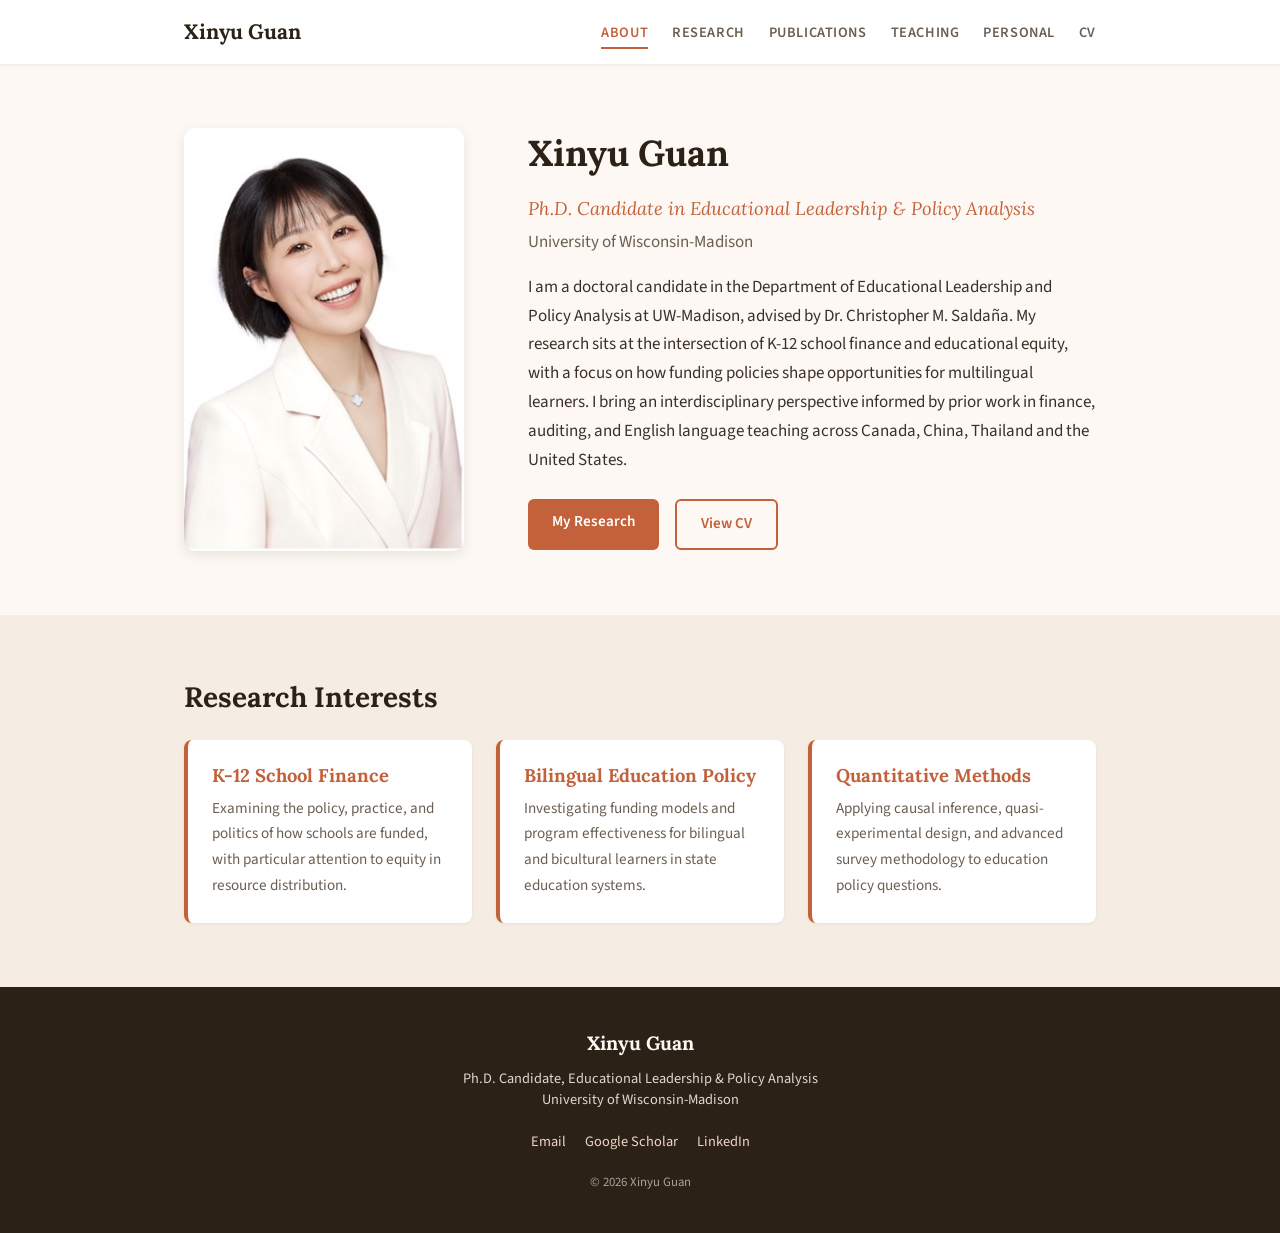
==== index.html @ 5c4d8502 "Initial commit: personal academic website 6-page static site (HTML/CSS) for academic job search in e" ====
<!DOCTYPE html>
<html lang="en">
<head>
  <meta charset="UTF-8">
  <meta name="viewport" content="width=device-width, initial-scale=1.0">
  <meta name="description" content="Xinyu Guan — Ph.D. Candidate in Educational Leadership and Policy Analysis at UW-Madison. Research in K-12 school finance, bilingual education policy, and quantitative methods.">
  <title>Xinyu Guan | About</title>
  <link rel="preconnect" href="https://fonts.googleapis.com">
  <link rel="preconnect" href="https://fonts.gstatic.com" crossorigin>
  <link href="https://fonts.googleapis.com/css2?family=Lora:ital,wght@0,400;0,600;0,700;1,400&family=Source+Sans+3:wght@300;400;600;700&display=swap" rel="stylesheet">
  <link rel="stylesheet" href="css/style.css">
</head>
<body>

  <nav class="navbar">
    <div class="container">
      <a href="index.html" class="navbar__brand">Xinyu Guan</a>
      <button class="navbar__toggle" aria-label="Toggle navigation" aria-expanded="false">
        <span class="navbar__toggle-bar"></span>
        <span class="navbar__toggle-bar"></span>
        <span class="navbar__toggle-bar"></span>
      </button>
      <ul class="navbar__links" id="nav-links">
        <li><a href="index.html" class="active">About</a></li>
        <li><a href="research.html">Research</a></li>
        <li><a href="publications.html">Publications</a></li>
        <li><a href="teaching.html">Teaching</a></li>
        <li><a href="personal.html">Personal</a></li>
        <li><a href="cv.html">CV</a></li>
      </ul>
    </div>
  </nav>

  <main>
    <section class="hero section">
      <div class="container hero__grid">
        <div class="hero__image-wrapper">
          <img src="assets/images/selfie.jpg"
               alt="Xinyu Guan, smiling warmly in a white blazer"
               class="hero__image">
        </div>
        <div class="hero__text">
          <h1>Xinyu Guan</h1>
          <p class="hero__subtitle">Ph.D. Candidate in Educational Leadership &amp; Policy Analysis</p>
          <p class="hero__affiliation">University of Wisconsin-Madison</p>
          <p class="hero__bio">
            I am a doctoral candidate in the Department of Educational Leadership and Policy Analysis at UW-Madison, advised by Dr. Christopher M. Salda&ntilde;a. My research sits at the intersection of K-12 school finance and educational equity, with a focus on how funding policies shape opportunities for multilingual learners. I bring an interdisciplinary perspective informed by prior work in finance, auditing, and English language teaching across Canada, China, Thailand and the United States.
          </p>
          <div class="hero__cta">
            <a href="research.html" class="btn btn--primary">My Research</a>
            <a href="cv.html" class="btn btn--outline">View CV</a>
          </div>
        </div>
      </div>
    </section>

    <section class="section section--alt">
      <div class="container">
        <h2>Research Interests</h2>
        <div class="interests__grid">
          <div class="interest-card">
            <h3>K-12 School Finance</h3>
            <p>Examining the policy, practice, and politics of how schools are funded, with particular attention to equity in resource distribution.</p>
          </div>
          <div class="interest-card">
            <h3>Bilingual Education Policy</h3>
            <p>Investigating funding models and program effectiveness for bilingual and bicultural learners in state education systems.</p>
          </div>
          <div class="interest-card">
            <h3>Quantitative Methods</h3>
            <p>Applying causal inference, quasi-experimental design, and advanced survey methodology to education policy questions.</p>
          </div>
        </div>
      </div>
    </section>
  </main>

  <footer class="footer">
    <div class="container">
      <p class="footer__name">Xinyu Guan</p>
      <p class="footer__affiliation">
        Ph.D. Candidate, Educational Leadership &amp; Policy Analysis<br>
        University of Wisconsin-Madison
      </p>
      <div class="footer__links">
        <a href="mailto:xguan36@wisc.edu">Email</a>
        <a href="https://scholar.google.com" target="_blank" rel="noopener">Google Scholar</a>
        <a href="https://www.linkedin.com" target="_blank" rel="noopener">LinkedIn</a>
      </div>
      <p class="footer__copy">&copy; 2026 Xinyu Guan</p>
    </div>
  </footer>

  <script>
    document.querySelector('.navbar__toggle').addEventListener('click', function() {
      var links = document.getElementById('nav-links');
      var expanded = this.getAttribute('aria-expanded') === 'true';
      this.setAttribute('aria-expanded', !expanded);
      links.classList.toggle('navbar__links--open');
    });
  </script>

</body>
</html>
---- css/style.css ----
/* ============================================
   Xinyu Guan — Personal Academic Website
   ============================================ */

/* --- Reset & Base --- */
*, *::before, *::after {
  margin: 0;
  padding: 0;
  box-sizing: border-box;
}

:root {
  /* Backgrounds */
  --color-bg-primary: #FDF8F3;
  --color-bg-secondary: #F5EDE4;
  --color-bg-nav: #FFFFFF;

  /* Accent */
  --color-accent: #C2613A;
  --color-accent-hover: #A34E2E;
  --color-accent-light: #F0D5C5;

  /* Text */
  --color-text-primary: #3B3028;
  --color-text-secondary: #6B5E52;
  --color-text-heading: #2C2117;

  /* Utility */
  --color-border: #E0D5C9;
  --color-white: #FFFFFF;
  --shadow-sm: 0 1px 3px rgba(59, 48, 40, 0.08);
  --shadow-md: 0 4px 12px rgba(59, 48, 40, 0.1);

  /* Spacing */
  --space-xs: 0.5rem;
  --space-sm: 1rem;
  --space-md: 1.5rem;
  --space-lg: 2.5rem;
  --space-xl: 4rem;

  /* Layout */
  --max-width: 960px;
  --nav-height: 64px;
}

html {
  scroll-behavior: smooth;
}

body {
  font-family: 'Source Sans 3', 'Segoe UI', system-ui, sans-serif;
  font-size: 17px;
  line-height: 1.7;
  color: var(--color-text-primary);
  background-color: var(--color-bg-primary);
  min-height: 100vh;
  display: flex;
  flex-direction: column;
}

main {
  flex: 1;
}

img {
  max-width: 100%;
  height: auto;
  display: block;
}

ul, ol {
  list-style: none;
}

/* --- Typography --- */
h1, h2, h3, h4 {
  font-family: 'Lora', 'Georgia', serif;
  color: var(--color-text-heading);
  line-height: 1.3;
}

h1 { font-size: 2.25rem; margin-bottom: var(--space-sm); }
h2 { font-size: 1.75rem; margin-bottom: var(--space-sm); }
h3 { font-size: 1.35rem; margin-bottom: var(--space-xs); }

p {
  margin-bottom: var(--space-sm);
}

a {
  color: var(--color-accent);
  text-decoration: none;
  transition: color 0.2s ease;
}

a:hover {
  color: var(--color-accent-hover);
}

/* --- Layout --- */
.container {
  max-width: var(--max-width);
  margin: 0 auto;
  padding: 0 var(--space-md);
}

.section {
  padding: var(--space-xl) 0;
}

.section--alt {
  background-color: var(--color-bg-secondary);
}

/* --- Navbar --- */
.navbar {
  position: sticky;
  top: 0;
  z-index: 100;
  background-color: var(--color-bg-nav);
  box-shadow: var(--shadow-sm);
  height: var(--nav-height);
  display: flex;
  align-items: center;
}

.navbar .container {
  display: flex;
  justify-content: space-between;
  align-items: center;
  width: 100%;
}

.navbar__brand {
  font-family: 'Lora', serif;
  font-size: 1.3rem;
  font-weight: 700;
  color: var(--color-text-heading);
}

.navbar__brand:hover {
  color: var(--color-accent);
}

.navbar__links {
  display: flex;
  gap: var(--space-md);
}

.navbar__links a {
  font-weight: 600;
  font-size: 0.9rem;
  text-transform: uppercase;
  letter-spacing: 0.04em;
  color: var(--color-text-secondary);
  padding-bottom: 4px;
  border-bottom: 2px solid transparent;
  transition: color 0.2s ease, border-color 0.2s ease;
}

.navbar__links a:hover,
.navbar__links a.active {
  color: var(--color-accent);
  border-bottom-color: var(--color-accent);
}

.navbar__toggle {
  display: none;
  flex-direction: column;
  gap: 5px;
  background: none;
  border: none;
  cursor: pointer;
  padding: 4px;
}

.navbar__toggle-bar {
  display: block;
  width: 24px;
  height: 2.5px;
  background-color: var(--color-text-heading);
  border-radius: 2px;
  transition: transform 0.3s ease, opacity 0.3s ease;
}

/* --- Footer --- */
.footer {
  background-color: var(--color-text-heading);
  color: var(--color-bg-primary);
  padding: var(--space-lg) 0;
  text-align: center;
}

.footer__name {
  font-family: 'Lora', serif;
  font-size: 1.2rem;
  font-weight: 700;
  margin-bottom: var(--space-xs);
}

.footer__affiliation {
  font-size: 0.9rem;
  opacity: 0.85;
  margin-bottom: var(--space-sm);
  line-height: 1.5;
}

.footer__links {
  margin-bottom: var(--space-sm);
}

.footer__links a {
  color: var(--color-accent-light);
  margin: 0 var(--space-xs);
  font-size: 0.9rem;
  border-bottom: 1px solid transparent;
}

.footer__links a:hover {
  color: var(--color-white);
  border-bottom-color: var(--color-white);
}

.footer__copy {
  font-size: 0.8rem;
  opacity: 0.6;
  margin-bottom: 0;
}

/* --- Buttons --- */
.btn {
  display: inline-block;
  padding: 0.65rem 1.5rem;
  border-radius: 6px;
  font-weight: 600;
  font-size: 0.95rem;
  transition: all 0.2s ease;
  cursor: pointer;
  border: none;
  font-family: inherit;
}

.btn--primary {
  background-color: var(--color-accent);
  color: var(--color-white);
}

.btn--primary:hover {
  background-color: var(--color-accent-hover);
  color: var(--color-white);
}

.btn--outline {
  border: 2px solid var(--color-accent);
  color: var(--color-accent);
  background: transparent;
}

.btn--outline:hover {
  background-color: var(--color-accent);
  color: var(--color-white);
}

/* --- Page Header --- */
.page-header {
  padding-bottom: var(--space-lg);
}

.page-header__lead {
  font-size: 1.1rem;
  color: var(--color-text-secondary);
  max-width: 700px;
  line-height: 1.7;
}

/* --- Hero (Home Page) --- */
.hero__grid {
  display: grid;
  grid-template-columns: 280px 1fr;
  gap: var(--space-xl);
  align-items: center;
}

.hero__image {
  width: 100%;
  max-width: 280px;
  border-radius: 12px;
  box-shadow: var(--shadow-md);
}

.hero__subtitle {
  font-family: 'Lora', serif;
  font-size: 1.15rem;
  color: var(--color-accent);
  font-style: italic;
  margin-bottom: 0.25rem;
}

.hero__affiliation {
  color: var(--color-text-secondary);
  margin-bottom: var(--space-sm);
}

.hero__bio {
  margin-bottom: var(--space-md);
}

.hero__cta {
  display: flex;
  gap: var(--space-sm);
  flex-wrap: wrap;
}

/* --- Interest Cards --- */
.interests__grid {
  display: grid;
  grid-template-columns: repeat(3, 1fr);
  gap: var(--space-md);
  margin-top: var(--space-md);
}

.interest-card {
  background: var(--color-white);
  padding: var(--space-md);
  border-radius: 8px;
  border-left: 4px solid var(--color-accent);
  box-shadow: var(--shadow-sm);
}

.interest-card h3 {
  color: var(--color-accent);
  font-size: 1.15rem;
  margin-bottom: var(--space-xs);
}

.interest-card p {
  margin-bottom: 0;
  font-size: 0.95rem;
  color: var(--color-text-secondary);
}

/* --- Project Cards (Research Page) --- */
.project-card {
  background: var(--color-white);
  border-radius: 8px;
  padding: var(--space-md);
  margin-bottom: var(--space-md);
  box-shadow: var(--shadow-sm);
  border-left: 4px solid var(--color-accent);
}

.project-card__header {
  display: flex;
  align-items: center;
  gap: var(--space-sm);
  margin-bottom: var(--space-xs);
}

.project-card__badge {
  background-color: var(--color-accent);
  color: var(--color-white);
  font-size: 0.7rem;
  font-weight: 700;
  text-transform: uppercase;
  letter-spacing: 0.05em;
  padding: 0.15rem 0.6rem;
  border-radius: 12px;
}

.project-card__role {
  color: var(--color-text-secondary);
  font-style: italic;
  font-size: 0.95rem;
  margin-bottom: 0.25rem;
}

.project-card__date {
  color: var(--color-text-secondary);
  font-size: 0.85rem;
  margin-bottom: var(--space-xs);
}

.project-card__desc {
  margin-bottom: 0;
}

/* --- Skills Grid (Research Page) --- */
.skills-grid {
  display: grid;
  grid-template-columns: 1fr 1fr;
  gap: var(--space-lg);
  margin-top: var(--space-md);
}

.skill-group h3 {
  margin-bottom: var(--space-sm);
}

.skill-group ul {
  list-style: disc;
  padding-left: 1.25rem;
}

.skill-group ul li {
  margin-bottom: 0.35rem;
  font-size: 0.95rem;
}

.skill-tags {
  display: flex;
  flex-wrap: wrap;
  gap: 0.4rem;
}

.tag {
  display: inline-block;
  background-color: var(--color-accent-light);
  color: var(--color-accent-hover);
  padding: 0.25rem 0.75rem;
  border-radius: 16px;
  font-size: 0.85rem;
  font-weight: 600;
}

/* --- Publication Entries --- */
.pub-entry {
  display: grid;
  grid-template-columns: 110px 1fr;
  gap: var(--space-sm);
  padding: var(--space-sm) 0;
  border-bottom: 1px solid var(--color-border);
}

.pub-entry:last-child {
  border-bottom: none;
}

.pub-entry__year {
  font-family: 'Lora', serif;
  font-weight: 700;
  color: var(--color-accent);
  font-size: 0.95rem;
  padding-top: 0.15rem;
}

.pub-entry__citation {
  margin-bottom: 0;
}

.pub-entry__citation em {
  color: var(--color-text-secondary);
}

.pub-year-heading {
  margin-top: var(--space-lg);
  padding-bottom: var(--space-xs);
  border-bottom: 2px solid var(--color-accent);
  display: inline-block;
  margin-bottom: var(--space-sm);
}

.conf-entry {
  padding: var(--space-sm) 0;
  border-bottom: 1px solid var(--color-border);
}

.conf-entry:last-child {
  border-bottom: none;
}

.conf-entry p {
  margin-bottom: 0;
}

/* --- Teaching Blocks --- */
.teaching-block {
  margin-bottom: var(--space-xl);
  padding-bottom: var(--space-lg);
  border-bottom: 1px solid var(--color-border);
}

.teaching-block:last-child {
  border-bottom: none;
  margin-bottom: 0;
  padding-bottom: 0;
}

.teaching-block__meta {
  color: var(--color-text-secondary);
  font-style: italic;
  margin-bottom: var(--space-sm);
}

.pull-quote {
  font-family: 'Lora', serif;
  font-size: 1.2rem;
  font-style: italic;
  color: var(--color-accent);
  border-left: 4px solid var(--color-accent);
  padding-left: var(--space-md);
  margin: var(--space-md) 0;
  line-height: 1.6;
}

/* --- Personal Page --- */
.personal-feature {
  display: grid;
  grid-template-columns: 1fr 1fr;
  gap: var(--space-xl);
  align-items: center;
}

.personal-feature__image {
  width: 100%;
  border-radius: 12px;
  box-shadow: var(--shadow-md);
}

.personal-feature__text h2 {
  margin-bottom: var(--space-sm);
}

.hobbies-grid {
  display: grid;
  grid-template-columns: repeat(auto-fit, minmax(220px, 1fr));
  gap: var(--space-md);
  margin-top: var(--space-md);
}

.hobby-card {
  background: var(--color-white);
  padding: var(--space-md);
  border-radius: 8px;
  box-shadow: var(--shadow-sm);
  text-align: center;
}

.hobby-card__icon {
  font-size: 2rem;
  margin-bottom: var(--space-xs);
}

.hobby-card h3 {
  font-size: 1.1rem;
  margin-bottom: var(--space-xs);
}

.hobby-card p {
  font-size: 0.9rem;
  color: var(--color-text-secondary);
  margin-bottom: 0;
}

/* --- CV Page --- */
.cv-actions {
  display: flex;
  align-items: center;
  gap: var(--space-md);
  margin-top: var(--space-sm);
}

.cv-actions__note {
  color: var(--color-text-secondary);
  font-size: 0.9rem;
  font-style: italic;
}

.cv-embed {
  border: 1px solid var(--color-border);
  border-radius: 8px;
  overflow: hidden;
}

.cv-embed object,
.cv-embed iframe {
  display: block;
  width: 100%;
  min-height: 800px;
  border: none;
}

/* --- Responsive: Tablet (768px) --- */
@media (max-width: 768px) {
  .navbar__toggle {
    display: flex;
  }

  .navbar__links {
    display: none;
    position: absolute;
    top: var(--nav-height);
    left: 0;
    right: 0;
    background: var(--color-bg-nav);
    flex-direction: column;
    padding: var(--space-sm) 0;
    box-shadow: var(--shadow-md);
    gap: 0;
  }

  .navbar__links--open {
    display: flex;
  }

  .navbar__links a {
    padding: var(--space-xs) var(--space-md);
    border-bottom: none;
  }

  .hero__grid {
    grid-template-columns: 1fr;
    text-align: center;
  }

  .hero__image {
    max-width: 200px;
    margin: 0 auto;
  }

  .hero__cta {
    justify-content: center;
  }

  .interests__grid {
    grid-template-columns: 1fr;
  }

  .skills-grid {
    grid-template-columns: 1fr;
  }

  .personal-feature {
    grid-template-columns: 1fr;
  }

  .pub-entry {
    grid-template-columns: 1fr;
  }

  .pub-entry__year {
    font-size: 0.85rem;
  }

  .cv-embed object,
  .cv-embed iframe {
    min-height: 500px;
  }

  h1 { font-size: 1.75rem; }
  h2 { font-size: 1.4rem; }
}

/* --- Responsive: Small Phone (480px) --- */
@media (max-width: 480px) {
  body { font-size: 16px; }
  .container { padding: 0 var(--space-sm); }
  .section { padding: var(--space-lg) 0; }

  .cv-actions {
    flex-direction: column;
    align-items: flex-start;
  }

  .navbar__brand {
    font-size: 1.1rem;
  }
}
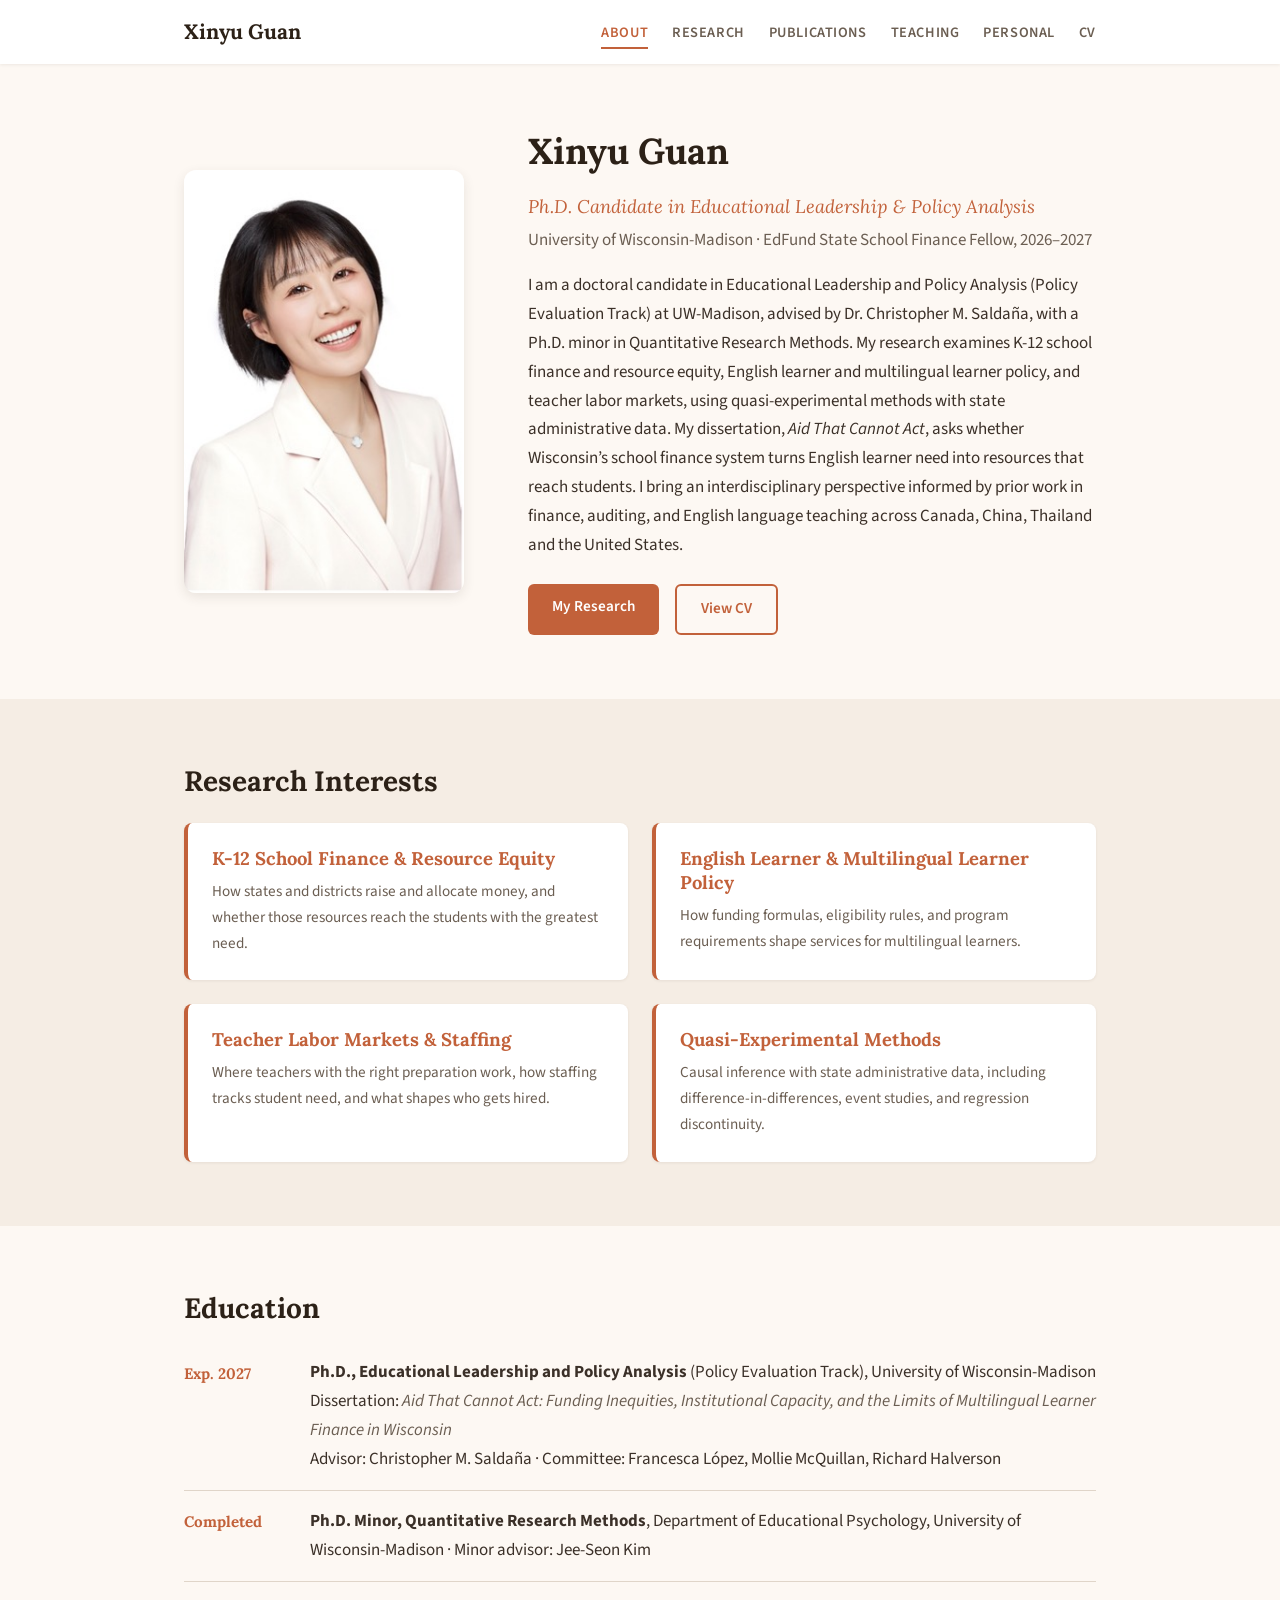
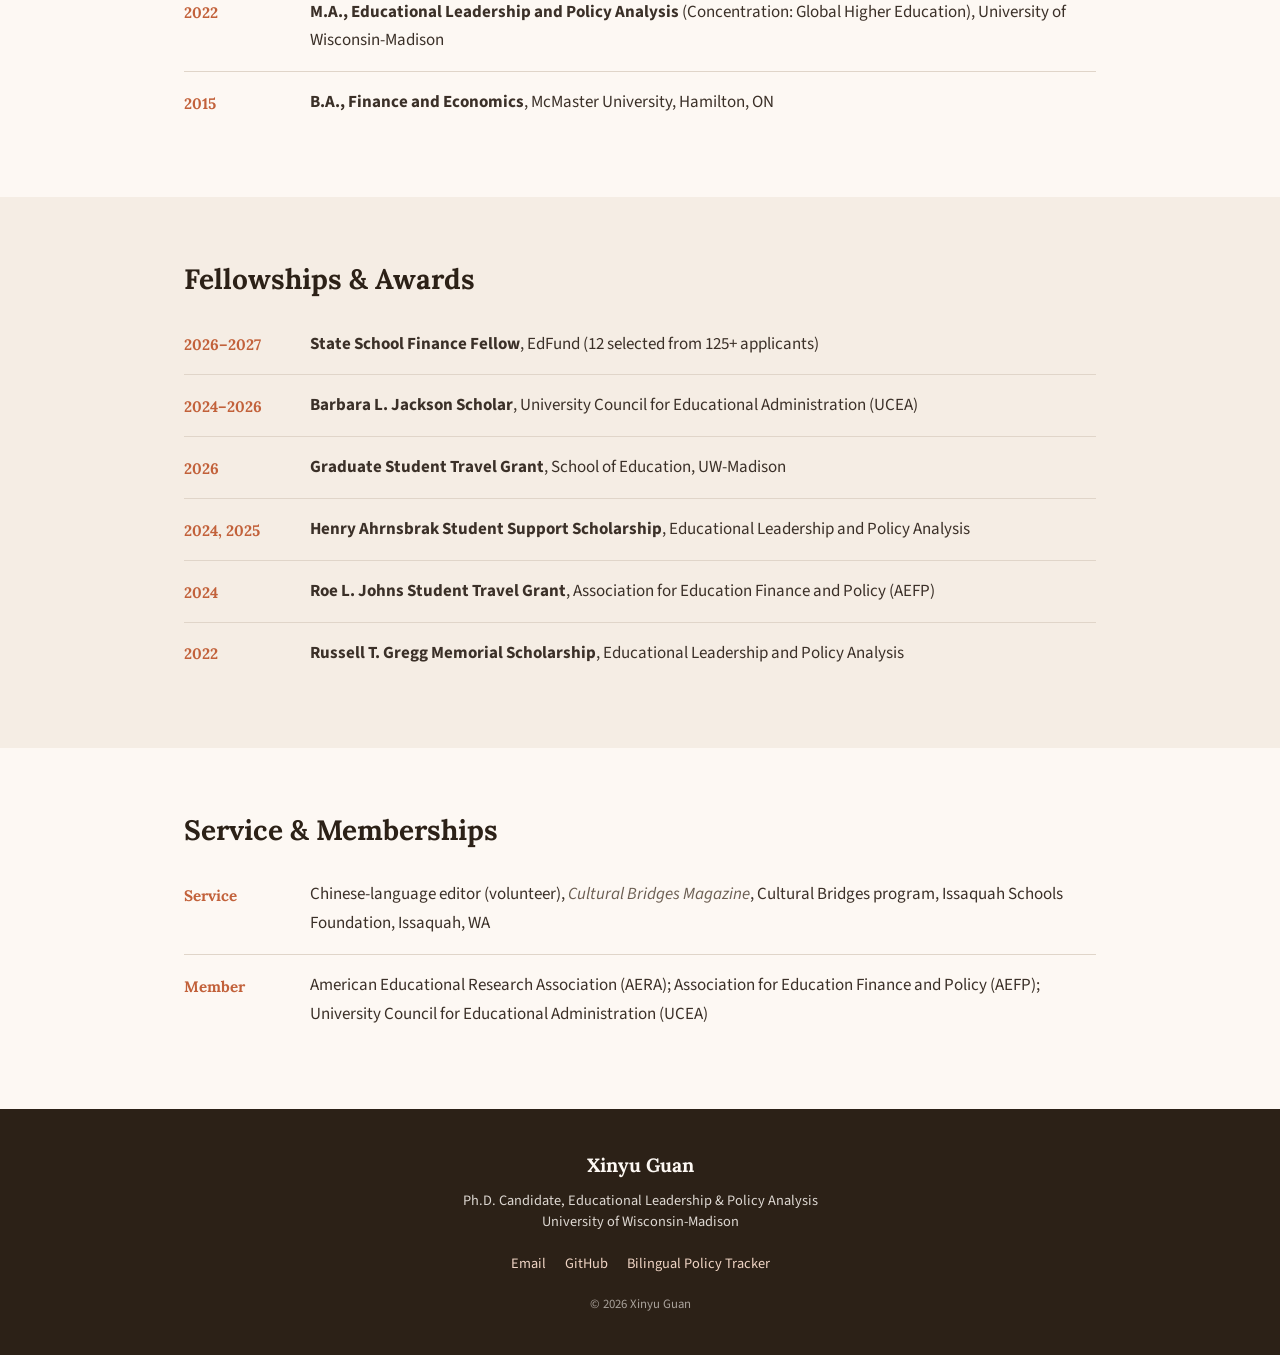
==== commit 699e23e0: "Update site to match October 2026 CV: dissertation, EdFund fellowship, education, awards, manuscript" ====
--- a/index.html
+++ b/index.html
@@ -3,7 +3,7 @@
 <head>
   <meta charset="UTF-8">
   <meta name="viewport" content="width=device-width, initial-scale=1.0">
-  <meta name="description" content="Xinyu Guan — Ph.D. Candidate in Educational Leadership and Policy Analysis at UW-Madison. Research in K-12 school finance, bilingual education policy, and quantitative methods.">
+  <meta name="description" content="Xinyu Guan — Ph.D. Candidate in Educational Leadership and Policy Analysis at UW-Madison. Research on K-12 school finance, English learner and multilingual learner policy, teacher labor markets, and quasi-experimental methods.">
   <title>Xinyu Guan | About</title>
   <link rel="preconnect" href="https://fonts.googleapis.com">
   <link rel="preconnect" href="https://fonts.gstatic.com" crossorigin>
@@ -42,9 +42,9 @@
         <div class="hero__text">
           <h1>Xinyu Guan</h1>
           <p class="hero__subtitle">Ph.D. Candidate in Educational Leadership &amp; Policy Analysis</p>
-          <p class="hero__affiliation">University of Wisconsin-Madison</p>
+          <p class="hero__affiliation">University of Wisconsin-Madison &middot; EdFund State School Finance Fellow, 2026&ndash;2027</p>
           <p class="hero__bio">
-            I am a doctoral candidate in the Department of Educational Leadership and Policy Analysis at UW-Madison, advised by Dr. Christopher M. Salda&ntilde;a. My research sits at the intersection of K-12 school finance and educational equity, with a focus on how funding policies shape opportunities for multilingual learners. I bring an interdisciplinary perspective informed by prior work in finance, auditing, and English language teaching across Canada, China, Thailand and the United States.
+            I am a doctoral candidate in Educational Leadership and Policy Analysis (Policy Evaluation Track) at UW-Madison, advised by Dr. Christopher M. Salda&ntilde;a, with a Ph.D. minor in Quantitative Research Methods. My research examines K-12 school finance and resource equity, English learner and multilingual learner policy, and teacher labor markets, using quasi-experimental methods with state administrative data. My dissertation, <em>Aid That Cannot Act</em>, asks whether Wisconsin&rsquo;s school finance system turns English learner need into resources that reach students. I bring an interdisciplinary perspective informed by prior work in finance, auditing, and English language teaching across Canada, China, Thailand and the United States.
           </p>
           <div class="hero__cta">
             <a href="research.html" class="btn btn--primary">My Research</a>
@@ -57,19 +57,109 @@
     <section class="section section--alt">
       <div class="container">
         <h2>Research Interests</h2>
-        <div class="interests__grid">
+        <div class="interests__grid interests__grid--four">
           <div class="interest-card">
-            <h3>K-12 School Finance</h3>
-            <p>Examining the policy, practice, and politics of how schools are funded, with particular attention to equity in resource distribution.</p>
+            <h3>K-12 School Finance &amp; Resource Equity</h3>
+            <p>How states and districts raise and allocate money, and whether those resources reach the students with the greatest need.</p>
           </div>
           <div class="interest-card">
-            <h3>Bilingual Education Policy</h3>
-            <p>Investigating funding models and program effectiveness for bilingual and bicultural learners in state education systems.</p>
+            <h3>English Learner &amp; Multilingual Learner Policy</h3>
+            <p>How funding formulas, eligibility rules, and program requirements shape services for multilingual learners.</p>
           </div>
           <div class="interest-card">
-            <h3>Quantitative Methods</h3>
-            <p>Applying causal inference, quasi-experimental design, and advanced survey methodology to education policy questions.</p>
+            <h3>Teacher Labor Markets &amp; Staffing</h3>
+            <p>Where teachers with the right preparation work, how staffing tracks student need, and what shapes who gets hired.</p>
           </div>
+          <div class="interest-card">
+            <h3>Quasi-Experimental Methods</h3>
+            <p>Causal inference with state administrative data, including difference-in-differences, event studies, and regression discontinuity.</p>
+          </div>
+        </div>
+      </div>
+    </section>
+
+    <section class="section">
+      <div class="container">
+        <h2>Education</h2>
+
+        <div class="pub-entry">
+          <span class="pub-entry__year">Exp. 2027</span>
+          <p class="pub-entry__citation">
+            <strong>Ph.D., Educational Leadership and Policy Analysis</strong> (Policy Evaluation Track), University of Wisconsin-Madison<br>
+            Dissertation: <em>Aid That Cannot Act: Funding Inequities, Institutional Capacity, and the Limits of Multilingual Learner Finance in Wisconsin</em><br>
+            Advisor: Christopher M. Salda&ntilde;a &middot; Committee: Francesca L&oacute;pez, Mollie McQuillan, Richard Halverson
+          </p>
+        </div>
+
+        <div class="pub-entry">
+          <span class="pub-entry__year">Completed</span>
+          <p class="pub-entry__citation">
+            <strong>Ph.D. Minor, Quantitative Research Methods</strong>, Department of Educational Psychology, University of Wisconsin-Madison &middot; Minor advisor: Jee-Seon Kim
+          </p>
+        </div>
+
+        <div class="pub-entry">
+          <span class="pub-entry__year">2022</span>
+          <p class="pub-entry__citation">
+            <strong>M.A., Educational Leadership and Policy Analysis</strong> (Concentration: Global Higher Education), University of Wisconsin-Madison
+          </p>
+        </div>
+
+        <div class="pub-entry">
+          <span class="pub-entry__year">2015</span>
+          <p class="pub-entry__citation">
+            <strong>B.A., Finance and Economics</strong>, McMaster University, Hamilton, ON
+          </p>
+        </div>
+      </div>
+    </section>
+
+    <section class="section section--alt">
+      <div class="container">
+        <h2>Fellowships &amp; Awards</h2>
+
+        <div class="pub-entry">
+          <span class="pub-entry__year">2026&ndash;2027</span>
+          <p class="pub-entry__citation"><strong>State School Finance Fellow</strong>, EdFund (12 selected from 125+ applicants)</p>
+        </div>
+
+        <div class="pub-entry">
+          <span class="pub-entry__year">2024&ndash;2026</span>
+          <p class="pub-entry__citation"><strong>Barbara L. Jackson Scholar</strong>, University Council for Educational Administration (UCEA)</p>
+        </div>
+
+        <div class="pub-entry">
+          <span class="pub-entry__year">2026</span>
+          <p class="pub-entry__citation"><strong>Graduate Student Travel Grant</strong>, School of Education, UW-Madison</p>
+        </div>
+
+        <div class="pub-entry">
+          <span class="pub-entry__year">2024, 2025</span>
+          <p class="pub-entry__citation"><strong>Henry Ahrnsbrak Student Support Scholarship</strong>, Educational Leadership and Policy Analysis</p>
+        </div>
+
+        <div class="pub-entry">
+          <span class="pub-entry__year">2024</span>
+          <p class="pub-entry__citation"><strong>Roe L. Johns Student Travel Grant</strong>, Association for Education Finance and Policy (AEFP)</p>
+        </div>
+
+        <div class="pub-entry">
+          <span class="pub-entry__year">2022</span>
+          <p class="pub-entry__citation"><strong>Russell T. Gregg Memorial Scholarship</strong>, Educational Leadership and Policy Analysis</p>
+        </div>
+      </div>
+    </section>
+
+    <section class="section">
+      <div class="container">
+        <h2>Service &amp; Memberships</h2>
+        <div class="pub-entry">
+          <span class="pub-entry__year">Service</span>
+          <p class="pub-entry__citation">Chinese-language editor (volunteer), <em>Cultural Bridges Magazine</em>, Cultural Bridges program, Issaquah Schools Foundation, Issaquah, WA</p>
+        </div>
+        <div class="pub-entry">
+          <span class="pub-entry__year">Member</span>
+          <p class="pub-entry__citation">American Educational Research Association (AERA); Association for Education Finance and Policy (AEFP); University Council for Educational Administration (UCEA)</p>
         </div>
       </div>
     </section>
@@ -84,8 +174,8 @@
       </p>
       <div class="footer__links">
         <a href="mailto:xguan36@wisc.edu">Email</a>
-        <a href="https://scholar.google.com" target="_blank" rel="noopener">Google Scholar</a>
-        <a href="https://www.linkedin.com" target="_blank" rel="noopener">LinkedIn</a>
+        <a href="https://github.com/LeonaGuan" target="_blank" rel="noopener">GitHub</a>
+        <a href="https://leonaguan.github.io/bilingual-policy-tracker/" target="_blank" rel="noopener">Bilingual Policy Tracker</a>
       </div>
       <p class="footer__copy">&copy; 2026 Xinyu Guan</p>
     </div>
--- a/css/style.css
+++ b/css/style.css
@@ -339,6 +339,10 @@
   color: var(--color-text-secondary);
 }
 
+.interests__grid--four {
+  grid-template-columns: repeat(2, 1fr);
+}
+
 /* --- Project Cards (Research Page) --- */
 .project-card {
   background: var(--color-white);
@@ -381,6 +385,20 @@
 }
 
 .project-card__desc {
+  margin-bottom: 0;
+}
+
+.paper-list {
+  list-style: decimal;
+  padding-left: 1.25rem;
+  margin: var(--space-sm) 0 0;
+}
+
+.paper-list li {
+  margin-bottom: 0.6rem;
+}
+
+.paper-list li:last-child {
   margin-bottom: 0;
 }
 
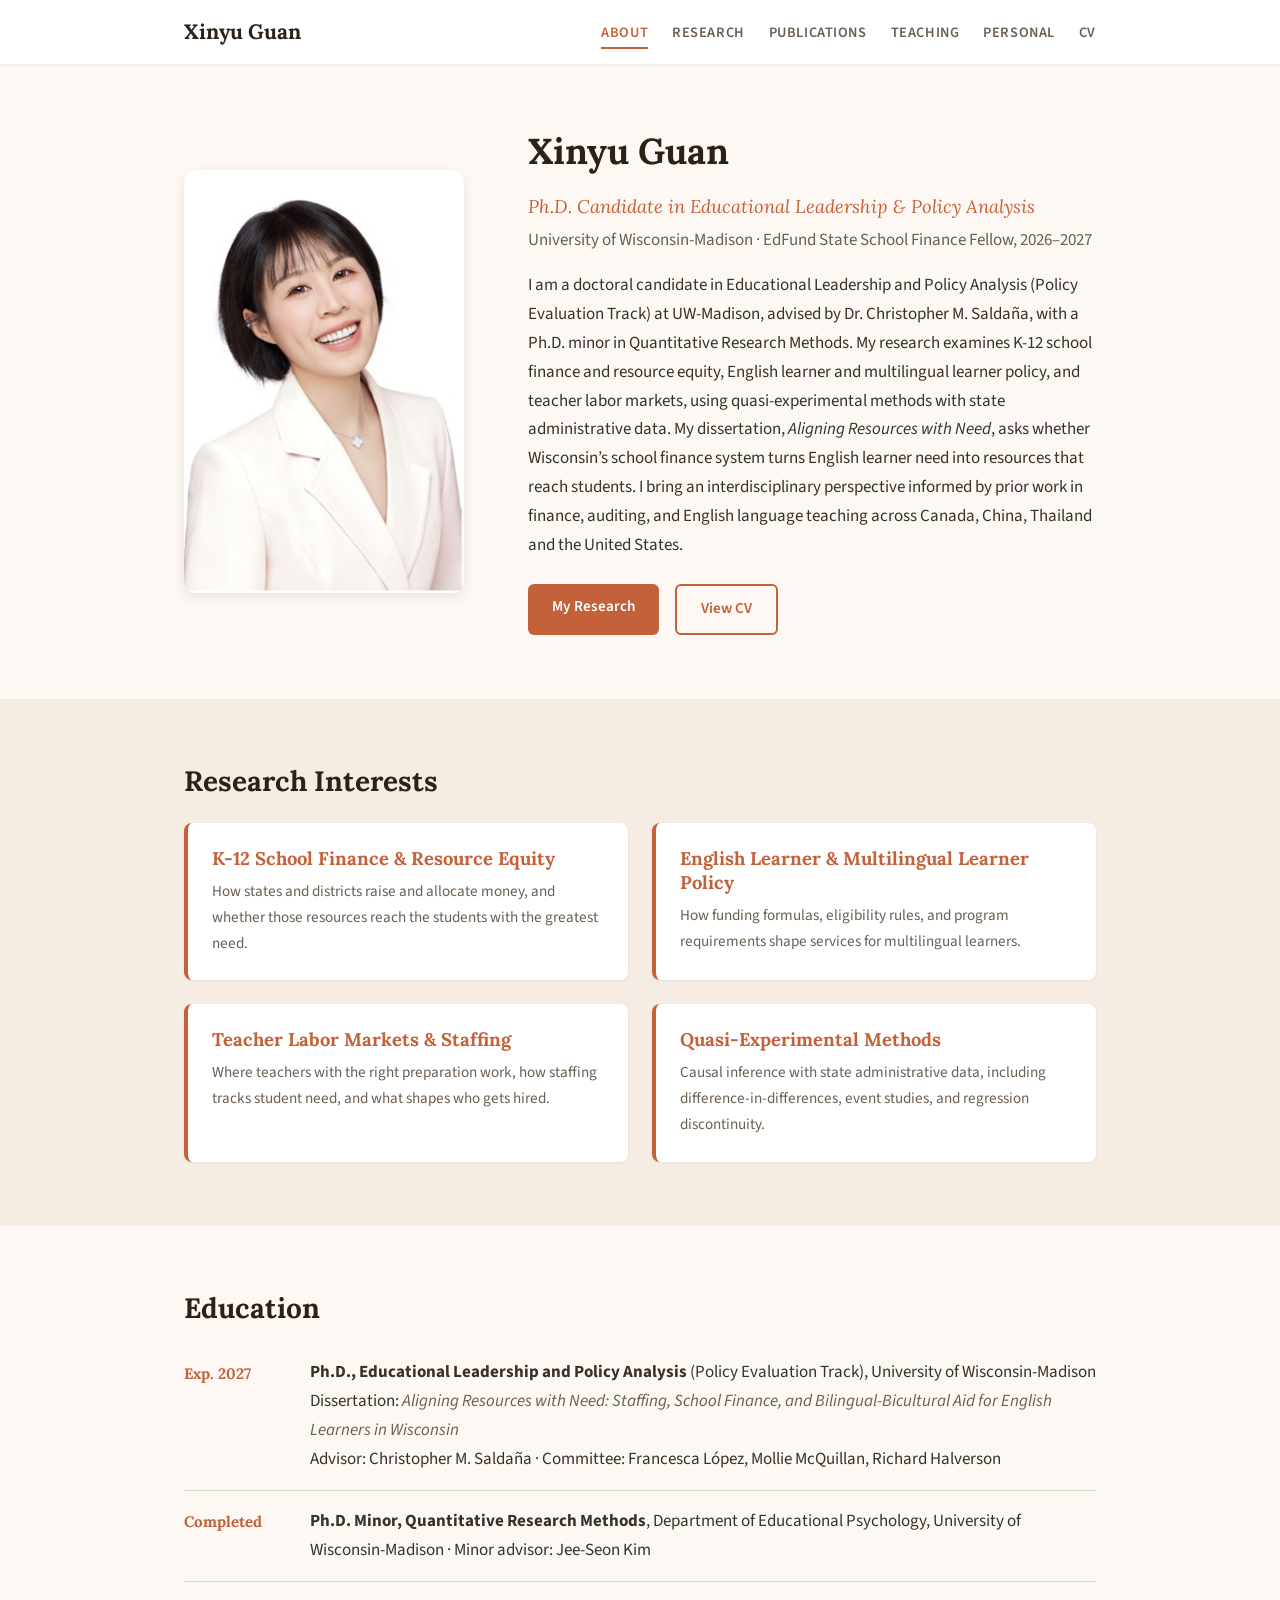
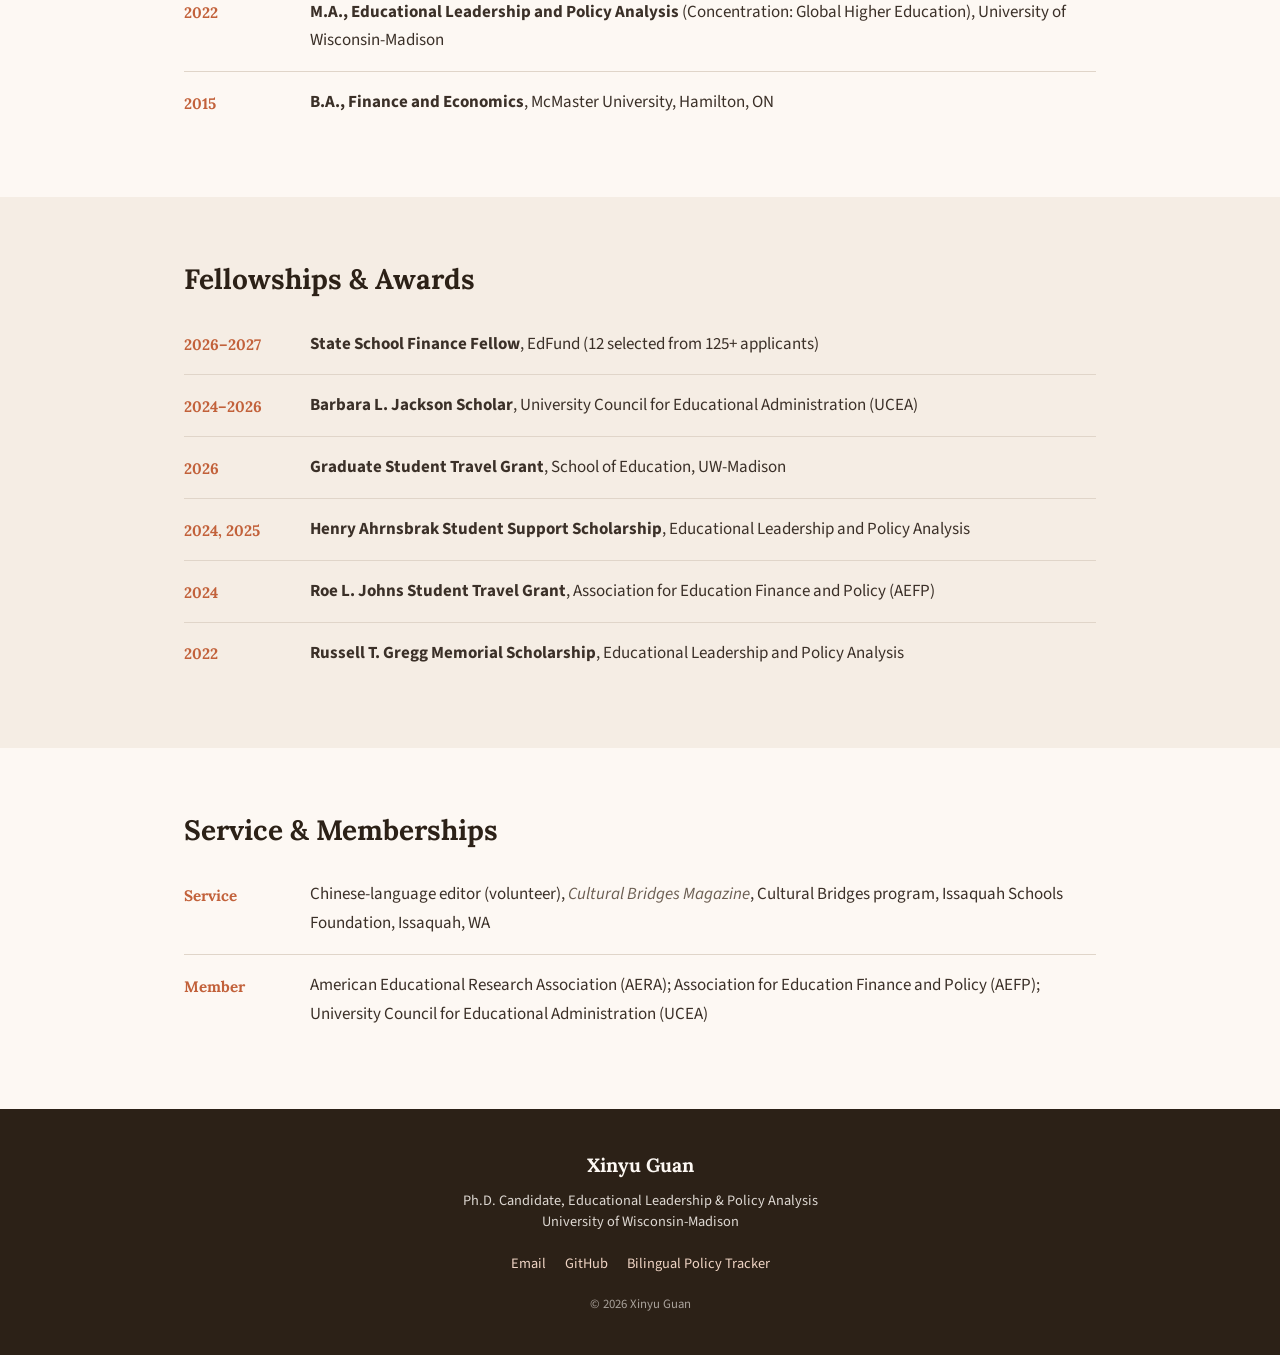
==== commit 0c2bfe96: "Add CALL-ECL/Wallace partnerships report and dissertation entry; update dissertation title; refresh " ====
--- a/index.html
+++ b/index.html
@@ -44,7 +44,7 @@
           <p class="hero__subtitle">Ph.D. Candidate in Educational Leadership &amp; Policy Analysis</p>
           <p class="hero__affiliation">University of Wisconsin-Madison &middot; EdFund State School Finance Fellow, 2026&ndash;2027</p>
           <p class="hero__bio">
-            I am a doctoral candidate in Educational Leadership and Policy Analysis (Policy Evaluation Track) at UW-Madison, advised by Dr. Christopher M. Salda&ntilde;a, with a Ph.D. minor in Quantitative Research Methods. My research examines K-12 school finance and resource equity, English learner and multilingual learner policy, and teacher labor markets, using quasi-experimental methods with state administrative data. My dissertation, <em>Aid That Cannot Act</em>, asks whether Wisconsin&rsquo;s school finance system turns English learner need into resources that reach students. I bring an interdisciplinary perspective informed by prior work in finance, auditing, and English language teaching across Canada, China, Thailand and the United States.
+            I am a doctoral candidate in Educational Leadership and Policy Analysis (Policy Evaluation Track) at UW-Madison, advised by Dr. Christopher M. Salda&ntilde;a, with a Ph.D. minor in Quantitative Research Methods. My research examines K-12 school finance and resource equity, English learner and multilingual learner policy, and teacher labor markets, using quasi-experimental methods with state administrative data. My dissertation, <em>Aligning Resources with Need</em>, asks whether Wisconsin&rsquo;s school finance system turns English learner need into resources that reach students. I bring an interdisciplinary perspective informed by prior work in finance, auditing, and English language teaching across Canada, China, Thailand and the United States.
           </p>
           <div class="hero__cta">
             <a href="research.html" class="btn btn--primary">My Research</a>
@@ -86,7 +86,7 @@
           <span class="pub-entry__year">Exp. 2027</span>
           <p class="pub-entry__citation">
             <strong>Ph.D., Educational Leadership and Policy Analysis</strong> (Policy Evaluation Track), University of Wisconsin-Madison<br>
-            Dissertation: <em>Aid That Cannot Act: Funding Inequities, Institutional Capacity, and the Limits of Multilingual Learner Finance in Wisconsin</em><br>
+            Dissertation: <em>Aligning Resources with Need: Staffing, School Finance, and Bilingual-Bicultural Aid for English Learners in Wisconsin</em><br>
             Advisor: Christopher M. Salda&ntilde;a &middot; Committee: Francesca L&oacute;pez, Mollie McQuillan, Richard Halverson
           </p>
         </div>
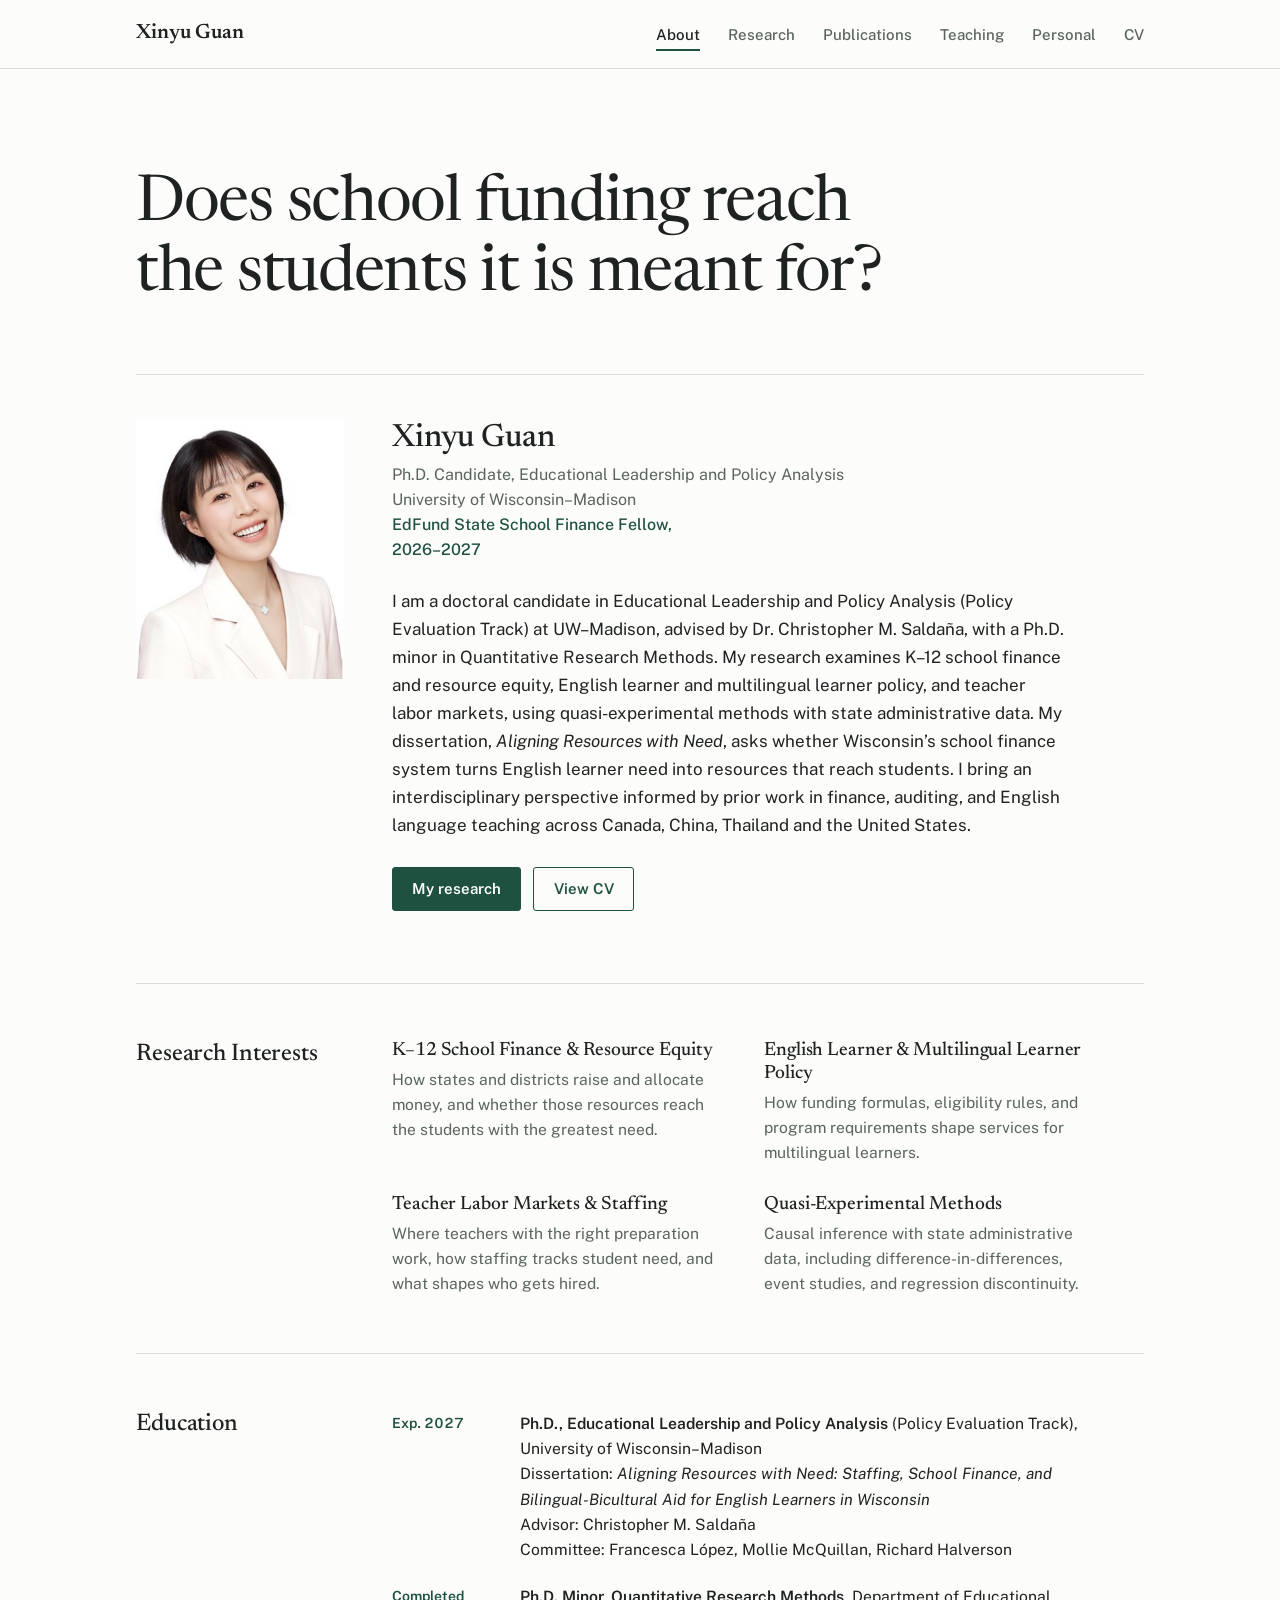
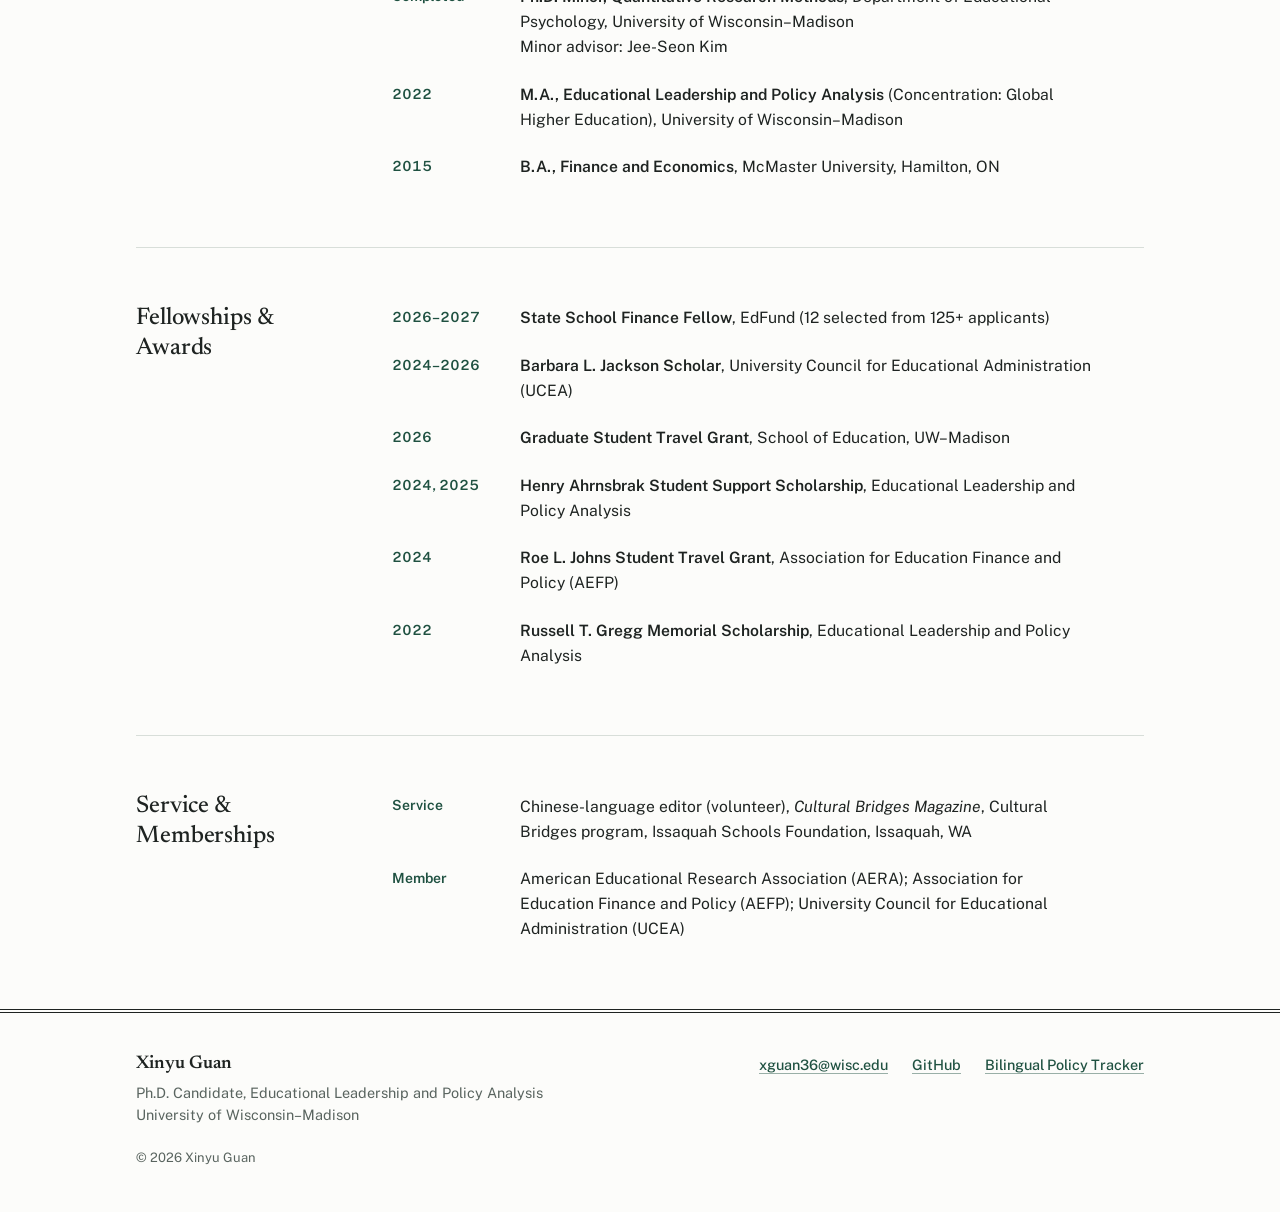
==== commit a682dfa9: "Redesign site: ledger-green palette, Newsreader + Public Sans, margin headings, research-question he" ====
--- a/index.html
+++ b/index.html
@@ -3,25 +3,25 @@
 <head>
   <meta charset="UTF-8">
   <meta name="viewport" content="width=device-width, initial-scale=1.0">
-  <meta name="description" content="Xinyu Guan — Ph.D. Candidate in Educational Leadership and Policy Analysis at UW-Madison. Research on K-12 school finance, English learner and multilingual learner policy, teacher labor markets, and quasi-experimental methods.">
+  <meta name="description" content="Xinyu Guan — Ph.D. Candidate in Educational Leadership and Policy Analysis at UW–Madison. Research on K–12 school finance, English learner and multilingual learner policy, teacher labor markets, and quasi-experimental methods.">
   <title>Xinyu Guan | About</title>
   <link rel="preconnect" href="https://fonts.googleapis.com">
   <link rel="preconnect" href="https://fonts.gstatic.com" crossorigin>
-  <link href="https://fonts.googleapis.com/css2?family=Lora:ital,wght@0,400;0,600;0,700;1,400&family=Source+Sans+3:wght@300;400;600;700&display=swap" rel="stylesheet">
+  <link href="https://fonts.googleapis.com/css2?family=Newsreader:ital,opsz,wght@0,6..72,400..600;1,6..72,400..600&family=Public+Sans:ital,wght@0,400..700;1,400..700&display=swap" rel="stylesheet">
   <link rel="stylesheet" href="css/style.css">
 </head>
 <body>
 
-  <nav class="navbar">
+  <nav class="navbar" aria-label="Main">
     <div class="container">
       <a href="index.html" class="navbar__brand">Xinyu Guan</a>
-      <button class="navbar__toggle" aria-label="Toggle navigation" aria-expanded="false">
+      <button class="navbar__toggle" aria-label="Toggle navigation" aria-expanded="false" aria-controls="nav-links">
         <span class="navbar__toggle-bar"></span>
         <span class="navbar__toggle-bar"></span>
         <span class="navbar__toggle-bar"></span>
       </button>
       <ul class="navbar__links" id="nav-links">
-        <li><a href="index.html" class="active">About</a></li>
+        <li><a href="index.html" class="active" aria-current="page">About</a></li>
         <li><a href="research.html">Research</a></li>
         <li><a href="publications.html">Publications</a></li>
         <li><a href="teaching.html">Teaching</a></li>
@@ -32,134 +32,144 @@
   </nav>
 
   <main>
-    <section class="hero section">
-      <div class="container hero__grid">
-        <div class="hero__image-wrapper">
+    <section class="hero">
+      <div class="container">
+        <p class="hero__question">Does school funding reach the students it is meant for?</p>
+        <div class="hero__intro">
           <img src="assets/images/selfie.jpg"
-               alt="Xinyu Guan, smiling warmly in a white blazer"
-               class="hero__image">
-        </div>
-        <div class="hero__text">
-          <h1>Xinyu Guan</h1>
-          <p class="hero__subtitle">Ph.D. Candidate in Educational Leadership &amp; Policy Analysis</p>
-          <p class="hero__affiliation">University of Wisconsin-Madison &middot; EdFund State School Finance Fellow, 2026&ndash;2027</p>
-          <p class="hero__bio">
-            I am a doctoral candidate in Educational Leadership and Policy Analysis (Policy Evaluation Track) at UW-Madison, advised by Dr. Christopher M. Salda&ntilde;a, with a Ph.D. minor in Quantitative Research Methods. My research examines K-12 school finance and resource equity, English learner and multilingual learner policy, and teacher labor markets, using quasi-experimental methods with state administrative data. My dissertation, <em>Aligning Resources with Need</em>, asks whether Wisconsin&rsquo;s school finance system turns English learner need into resources that reach students. I bring an interdisciplinary perspective informed by prior work in finance, auditing, and English language teaching across Canada, China, Thailand and the United States.
-          </p>
-          <div class="hero__cta">
-            <a href="research.html" class="btn btn--primary">My Research</a>
-            <a href="cv.html" class="btn btn--outline">View CV</a>
-          </div>
-        </div>
-      </div>
-    </section>
-
-    <section class="section section--alt">
-      <div class="container">
-        <h2>Research Interests</h2>
-        <div class="interests__grid interests__grid--four">
-          <div class="interest-card">
-            <h3>K-12 School Finance &amp; Resource Equity</h3>
-            <p>How states and districts raise and allocate money, and whether those resources reach the students with the greatest need.</p>
-          </div>
-          <div class="interest-card">
-            <h3>English Learner &amp; Multilingual Learner Policy</h3>
-            <p>How funding formulas, eligibility rules, and program requirements shape services for multilingual learners.</p>
-          </div>
-          <div class="interest-card">
-            <h3>Teacher Labor Markets &amp; Staffing</h3>
-            <p>Where teachers with the right preparation work, how staffing tracks student need, and what shapes who gets hired.</p>
-          </div>
-          <div class="interest-card">
-            <h3>Quasi-Experimental Methods</h3>
-            <p>Causal inference with state administrative data, including difference-in-differences, event studies, and regression discontinuity.</p>
-          </div>
-        </div>
-      </div>
-    </section>
-
-    <section class="section">
-      <div class="container">
-        <h2>Education</h2>
-
-        <div class="pub-entry">
-          <span class="pub-entry__year">Exp. 2027</span>
-          <p class="pub-entry__citation">
-            <strong>Ph.D., Educational Leadership and Policy Analysis</strong> (Policy Evaluation Track), University of Wisconsin-Madison<br>
-            Dissertation: <em>Aligning Resources with Need: Staffing, School Finance, and Bilingual-Bicultural Aid for English Learners in Wisconsin</em><br>
-            Advisor: Christopher M. Salda&ntilde;a &middot; Committee: Francesca L&oacute;pez, Mollie McQuillan, Richard Halverson
-          </p>
-        </div>
-
-        <div class="pub-entry">
-          <span class="pub-entry__year">Completed</span>
-          <p class="pub-entry__citation">
-            <strong>Ph.D. Minor, Quantitative Research Methods</strong>, Department of Educational Psychology, University of Wisconsin-Madison &middot; Minor advisor: Jee-Seon Kim
-          </p>
-        </div>
-
-        <div class="pub-entry">
-          <span class="pub-entry__year">2022</span>
-          <p class="pub-entry__citation">
-            <strong>M.A., Educational Leadership and Policy Analysis</strong> (Concentration: Global Higher Education), University of Wisconsin-Madison
-          </p>
-        </div>
-
-        <div class="pub-entry">
-          <span class="pub-entry__year">2015</span>
-          <p class="pub-entry__citation">
-            <strong>B.A., Finance and Economics</strong>, McMaster University, Hamilton, ON
-          </p>
-        </div>
-      </div>
-    </section>
-
-    <section class="section section--alt">
-      <div class="container">
-        <h2>Fellowships &amp; Awards</h2>
-
-        <div class="pub-entry">
-          <span class="pub-entry__year">2026&ndash;2027</span>
-          <p class="pub-entry__citation"><strong>State School Finance Fellow</strong>, EdFund (12 selected from 125+ applicants)</p>
-        </div>
-
-        <div class="pub-entry">
-          <span class="pub-entry__year">2024&ndash;2026</span>
-          <p class="pub-entry__citation"><strong>Barbara L. Jackson Scholar</strong>, University Council for Educational Administration (UCEA)</p>
-        </div>
-
-        <div class="pub-entry">
-          <span class="pub-entry__year">2026</span>
-          <p class="pub-entry__citation"><strong>Graduate Student Travel Grant</strong>, School of Education, UW-Madison</p>
-        </div>
-
-        <div class="pub-entry">
-          <span class="pub-entry__year">2024, 2025</span>
-          <p class="pub-entry__citation"><strong>Henry Ahrnsbrak Student Support Scholarship</strong>, Educational Leadership and Policy Analysis</p>
-        </div>
-
-        <div class="pub-entry">
-          <span class="pub-entry__year">2024</span>
-          <p class="pub-entry__citation"><strong>Roe L. Johns Student Travel Grant</strong>, Association for Education Finance and Policy (AEFP)</p>
-        </div>
-
-        <div class="pub-entry">
-          <span class="pub-entry__year">2022</span>
-          <p class="pub-entry__citation"><strong>Russell T. Gregg Memorial Scholarship</strong>, Educational Leadership and Policy Analysis</p>
-        </div>
-      </div>
-    </section>
-
-    <section class="section">
-      <div class="container">
-        <h2>Service &amp; Memberships</h2>
-        <div class="pub-entry">
-          <span class="pub-entry__year">Service</span>
-          <p class="pub-entry__citation">Chinese-language editor (volunteer), <em>Cultural Bridges Magazine</em>, Cultural Bridges program, Issaquah Schools Foundation, Issaquah, WA</p>
-        </div>
-        <div class="pub-entry">
-          <span class="pub-entry__year">Member</span>
-          <p class="pub-entry__citation">American Educational Research Association (AERA); Association for Education Finance and Policy (AEFP); University Council for Educational Administration (UCEA)</p>
+               alt="Portrait of Xinyu Guan"
+               class="hero__photo" width="400" height="500">
+          <div class="hero__text">
+            <h1>Xinyu Guan</h1>
+            <p class="hero__role">
+              <span>Ph.D. Candidate, Educational Leadership and Policy Analysis</span>
+              <span>University of Wisconsin&ndash;Madison</span>
+              <span class="hero__fellow">EdFund State School Finance Fellow, <span class="nowrap">2026&ndash;2027</span></span>
+            </p>
+            <p class="hero__bio">
+              I am a doctoral candidate in Educational Leadership and Policy Analysis (Policy Evaluation Track) at UW&ndash;Madison, advised by Dr. Christopher M. Salda&ntilde;a, with a Ph.D. minor in Quantitative Research Methods. My research examines K&ndash;12 school finance and resource equity, English learner and multilingual learner policy, and teacher labor markets, using quasi-experimental methods with state administrative data. My dissertation, <em>Aligning Resources with Need</em>, asks whether Wisconsin&rsquo;s school finance system turns English learner need into resources that reach students. I bring an interdisciplinary perspective informed by prior work in finance, auditing, and English language teaching across Canada, China, Thailand and the United States.
+            </p>
+            <div class="hero__cta">
+              <a href="research.html" class="btn btn--primary">My research</a>
+              <a href="cv.html" class="btn btn--outline">View CV</a>
+            </div>
+          </div>
+        </div>
+      </div>
+    </section>
+
+    <section class="block">
+      <div class="container block__grid">
+        <h2 class="block__title">Research Interests</h2>
+        <div class="block__body">
+          <div class="interests__grid interests__grid--four">
+            <div class="interest-card">
+              <h3>K&ndash;12 School Finance &amp; Resource Equity</h3>
+              <p>How states and districts raise and allocate money, and whether those resources reach the students with the greatest need.</p>
+            </div>
+            <div class="interest-card">
+              <h3>English Learner &amp; Multilingual Learner Policy</h3>
+              <p>How funding formulas, eligibility rules, and program requirements shape services for multilingual learners.</p>
+            </div>
+            <div class="interest-card">
+              <h3>Teacher Labor Markets &amp; Staffing</h3>
+              <p>Where teachers with the right preparation work, how staffing tracks student need, and what shapes who gets hired.</p>
+            </div>
+            <div class="interest-card">
+              <h3>Quasi-Experimental Methods</h3>
+              <p>Causal inference with state administrative data, including difference-in-differences, event studies, and regression discontinuity.</p>
+            </div>
+          </div>
+        </div>
+      </div>
+    </section>
+
+    <section class="block">
+      <div class="container block__grid">
+        <h2 class="block__title">Education</h2>
+        <div class="block__body">
+          <div class="pub-entry">
+            <span class="pub-entry__year">Exp. 2027</span>
+            <p class="pub-entry__citation">
+              <strong>Ph.D., Educational Leadership and Policy Analysis</strong> (Policy Evaluation Track), University of Wisconsin&ndash;Madison<br>
+              Dissertation: <em>Aligning Resources with Need: Staffing, School Finance, and Bilingual-Bicultural Aid for English Learners in Wisconsin</em><br>
+              Advisor: Christopher M. Salda&ntilde;a<br>Committee: Francesca L&oacute;pez, Mollie McQuillan, Richard Halverson
+            </p>
+          </div>
+
+          <div class="pub-entry">
+            <span class="pub-entry__year">Completed</span>
+            <p class="pub-entry__citation">
+              <strong>Ph.D. Minor, Quantitative Research Methods</strong>, Department of Educational Psychology, University of Wisconsin&ndash;Madison<br>Minor advisor: Jee-Seon Kim
+            </p>
+          </div>
+
+          <div class="pub-entry">
+            <span class="pub-entry__year">2022</span>
+            <p class="pub-entry__citation">
+              <strong>M.A., Educational Leadership and Policy Analysis</strong> (Concentration: Global Higher Education), University of Wisconsin&ndash;Madison
+            </p>
+          </div>
+
+          <div class="pub-entry">
+            <span class="pub-entry__year">2015</span>
+            <p class="pub-entry__citation">
+              <strong>B.A., Finance and Economics</strong>, McMaster University, Hamilton, ON
+            </p>
+          </div>
+        </div>
+      </div>
+    </section>
+
+    <section class="block">
+      <div class="container block__grid">
+        <h2 class="block__title">Fellowships &amp; Awards</h2>
+        <div class="block__body">
+          <div class="pub-entry">
+            <span class="pub-entry__year">2026&ndash;2027</span>
+            <p class="pub-entry__citation"><strong>State School Finance Fellow</strong>, EdFund (12 selected from 125+ applicants)</p>
+          </div>
+
+          <div class="pub-entry">
+            <span class="pub-entry__year">2024&ndash;2026</span>
+            <p class="pub-entry__citation"><strong>Barbara L. Jackson Scholar</strong>, University Council for Educational Administration (UCEA)</p>
+          </div>
+
+          <div class="pub-entry">
+            <span class="pub-entry__year">2026</span>
+            <p class="pub-entry__citation"><strong>Graduate Student Travel Grant</strong>, School of Education, UW&ndash;Madison</p>
+          </div>
+
+          <div class="pub-entry">
+            <span class="pub-entry__year">2024, 2025</span>
+            <p class="pub-entry__citation"><strong>Henry Ahrnsbrak Student Support Scholarship</strong>, Educational Leadership and Policy Analysis</p>
+          </div>
+
+          <div class="pub-entry">
+            <span class="pub-entry__year">2024</span>
+            <p class="pub-entry__citation"><strong>Roe L. Johns Student Travel Grant</strong>, Association for Education Finance and Policy (AEFP)</p>
+          </div>
+
+          <div class="pub-entry">
+            <span class="pub-entry__year">2022</span>
+            <p class="pub-entry__citation"><strong>Russell T. Gregg Memorial Scholarship</strong>, Educational Leadership and Policy Analysis</p>
+          </div>
+        </div>
+      </div>
+    </section>
+
+    <section class="block">
+      <div class="container block__grid">
+        <h2 class="block__title">Service &amp; Memberships</h2>
+        <div class="block__body">
+          <div class="pub-entry">
+            <span class="pub-entry__year">Service</span>
+            <p class="pub-entry__citation">Chinese-language editor (volunteer), <em>Cultural Bridges Magazine</em>, Cultural Bridges program, Issaquah Schools Foundation, Issaquah, WA</p>
+          </div>
+          <div class="pub-entry">
+            <span class="pub-entry__year">Member</span>
+            <p class="pub-entry__citation">American Educational Research Association (AERA); Association for Education Finance and Policy (AEFP); University Council for Educational Administration (UCEA)</p>
+          </div>
         </div>
       </div>
     </section>
@@ -167,13 +177,15 @@
 
   <footer class="footer">
     <div class="container">
-      <p class="footer__name">Xinyu Guan</p>
-      <p class="footer__affiliation">
-        Ph.D. Candidate, Educational Leadership &amp; Policy Analysis<br>
-        University of Wisconsin-Madison
-      </p>
+      <div>
+        <p class="footer__name">Xinyu Guan</p>
+        <p class="footer__affiliation">
+          Ph.D. Candidate, Educational Leadership and Policy Analysis<br>
+          University of Wisconsin&ndash;Madison
+        </p>
+      </div>
       <div class="footer__links">
-        <a href="mailto:xguan36@wisc.edu">Email</a>
+        <a href="mailto:xguan36@wisc.edu">xguan36@wisc.edu</a>
         <a href="https://github.com/LeonaGuan" target="_blank" rel="noopener">GitHub</a>
         <a href="https://leonaguan.github.io/bilingual-policy-tracker/" target="_blank" rel="noopener">Bilingual Policy Tracker</a>
       </div>
@@ -185,7 +197,7 @@
     document.querySelector('.navbar__toggle').addEventListener('click', function() {
       var links = document.getElementById('nav-links');
       var expanded = this.getAttribute('aria-expanded') === 'true';
-      this.setAttribute('aria-expanded', !expanded);
+      this.setAttribute('aria-expanded', String(!expanded));
       links.classList.toggle('navbar__links--open');
     });
   </script>
--- a/css/style.css
+++ b/css/style.css
@@ -1,685 +1,528 @@
 /* ============================================
-   Xinyu Guan — Personal Academic Website
+   Xinyu Guan — Academic Website
+   Ledger green on white paper; Newsreader + Public Sans.
    ============================================ */
 
-/* --- Reset & Base --- */
-*, *::before, *::after {
-  margin: 0;
-  padding: 0;
-  box-sizing: border-box;
-}
+*, *::before, *::after { box-sizing: border-box; margin: 0; padding: 0; }
 
 :root {
-  /* Backgrounds */
-  --color-bg-primary: #FDF8F3;
-  --color-bg-secondary: #F5EDE4;
-  --color-bg-nav: #FFFFFF;
-
-  /* Accent */
-  --color-accent: #C2613A;
-  --color-accent-hover: #A34E2E;
-  --color-accent-light: #F0D5C5;
-
-  /* Text */
-  --color-text-primary: #3B3028;
-  --color-text-secondary: #6B5E52;
-  --color-text-heading: #2C2117;
-
-  /* Utility */
-  --color-border: #E0D5C9;
-  --color-white: #FFFFFF;
-  --shadow-sm: 0 1px 3px rgba(59, 48, 40, 0.08);
-  --shadow-md: 0 4px 12px rgba(59, 48, 40, 0.1);
-
-  /* Spacing */
-  --space-xs: 0.5rem;
-  --space-sm: 1rem;
-  --space-md: 1.5rem;
-  --space-lg: 2.5rem;
-  --space-xl: 4rem;
-
-  /* Layout */
-  --max-width: 960px;
-  --nav-height: 64px;
-}
-
-html {
-  scroll-behavior: smooth;
-}
+  --paper: #FCFCFA;
+  --ink: #1E2321;
+  --muted: #59645F;
+  --ledger: #1F5141;
+  --ledger-deep: #143A2E;
+  --tint: #E9F0EB;
+  --rule: #D8DED9;
+
+  --serif: 'Newsreader', Georgia, 'Times New Roman', serif;
+  --sans: 'Public Sans', 'Helvetica Neue', Arial, sans-serif;
+
+  --container: 68rem;
+  --gutter: clamp(1rem, 4vw, 2.5rem);
+  --side: 13rem;
+  --nav-height: 4.25rem;
+}
+
+html { scroll-behavior: smooth; -webkit-text-size-adjust: 100%; }
 
 body {
-  font-family: 'Source Sans 3', 'Segoe UI', system-ui, sans-serif;
-  font-size: 17px;
-  line-height: 1.7;
-  color: var(--color-text-primary);
-  background-color: var(--color-bg-primary);
-  min-height: 100vh;
-  display: flex;
-  flex-direction: column;
-}
-
-main {
-  flex: 1;
-}
-
-img {
-  max-width: 100%;
-  height: auto;
-  display: block;
-}
-
-ul, ol {
-  list-style: none;
-}
-
-/* --- Typography --- */
-h1, h2, h3, h4 {
-  font-family: 'Lora', 'Georgia', serif;
-  color: var(--color-text-heading);
-  line-height: 1.3;
-}
-
-h1 { font-size: 2.25rem; margin-bottom: var(--space-sm); }
-h2 { font-size: 1.75rem; margin-bottom: var(--space-sm); }
-h3 { font-size: 1.35rem; margin-bottom: var(--space-xs); }
-
-p {
-  margin-bottom: var(--space-sm);
-}
+  font-family: var(--sans);
+  font-size: 1.0625rem;
+  line-height: 1.65;
+  color: var(--ink);
+  background: var(--paper);
+  font-variant-numeric: lining-nums;
+}
+
+img { display: block; max-width: 100%; height: auto; }
+
+h1, h2, h3 {
+  font-family: var(--serif);
+  font-weight: 500;
+  color: var(--ink);
+  line-height: 1.2;
+  letter-spacing: -0.005em;
+}
+
+p { margin-bottom: 1em; }
+p:last-child { margin-bottom: 0; }
 
 a {
-  color: var(--color-accent);
-  text-decoration: none;
-  transition: color 0.2s ease;
-}
-
-a:hover {
-  color: var(--color-accent-hover);
-}
-
-/* --- Layout --- */
+  color: var(--ledger);
+  text-decoration: underline;
+  text-decoration-thickness: 1px;
+  text-underline-offset: 0.18em;
+  text-decoration-color: color-mix(in srgb, var(--ledger) 45%, transparent);
+  transition: color .15s ease, text-decoration-color .15s ease;
+}
+a:hover { color: var(--ledger-deep); text-decoration-color: currentColor; }
+
+:focus-visible {
+  outline: 2px solid var(--ledger);
+  outline-offset: 3px;
+  border-radius: 2px;
+}
+
+em { font-style: italic; }
+.nowrap { white-space: nowrap; }
+
 .container {
-  max-width: var(--max-width);
+  max-width: var(--container);
   margin: 0 auto;
-  padding: 0 var(--space-md);
-}
-
-.section {
-  padding: var(--space-xl) 0;
-}
-
-.section--alt {
-  background-color: var(--color-bg-secondary);
-}
-
-/* --- Navbar --- */
+  padding: 0 var(--gutter);
+}
+
+/* --- Header --- */
 .navbar {
   position: sticky;
   top: 0;
-  z-index: 100;
-  background-color: var(--color-bg-nav);
-  box-shadow: var(--shadow-sm);
-  height: var(--nav-height);
+  z-index: 50;
+  background: rgba(252, 252, 250, 0.94);
+  backdrop-filter: saturate(140%) blur(6px);
+  border-bottom: 1px solid var(--rule);
+}
+
+.navbar .container {
   display: flex;
   align-items: center;
-}
-
-.navbar .container {
-  display: flex;
   justify-content: space-between;
-  align-items: center;
-  width: 100%;
+  min-height: var(--nav-height);
 }
 
 .navbar__brand {
-  font-family: 'Lora', serif;
+  font-family: var(--serif);
   font-size: 1.3rem;
-  font-weight: 700;
-  color: var(--color-text-heading);
-}
-
-.navbar__brand:hover {
-  color: var(--color-accent);
-}
+  font-weight: 600;
+  color: var(--ink);
+  text-decoration: none;
+}
+.navbar__brand:hover { color: var(--ledger); }
 
 .navbar__links {
   display: flex;
-  gap: var(--space-md);
+  list-style: none;
+  gap: 1.75rem;
 }
 
 .navbar__links a {
-  font-weight: 600;
-  font-size: 0.9rem;
-  text-transform: uppercase;
-  letter-spacing: 0.04em;
-  color: var(--color-text-secondary);
-  padding-bottom: 4px;
+  font-size: 0.9375rem;
+  font-weight: 500;
+  color: var(--muted);
+  text-decoration: none;
+  padding: 0.35rem 0;
   border-bottom: 2px solid transparent;
-  transition: color 0.2s ease, border-color 0.2s ease;
-}
-
-.navbar__links a:hover,
+}
+.navbar__links a:hover { color: var(--ink); }
 .navbar__links a.active {
-  color: var(--color-accent);
-  border-bottom-color: var(--color-accent);
+  color: var(--ink);
+  border-bottom-color: var(--ledger);
 }
 
 .navbar__toggle {
   display: none;
   flex-direction: column;
+  justify-content: center;
   gap: 5px;
+  width: 2.5rem;
+  height: 2.5rem;
   background: none;
   border: none;
   cursor: pointer;
-  padding: 4px;
-}
-
+}
 .navbar__toggle-bar {
   display: block;
-  width: 24px;
-  height: 2.5px;
-  background-color: var(--color-text-heading);
+  height: 2px;
+  width: 22px;
+  margin: 0 auto;
+  background: var(--ink);
+}
+
+/* --- Home hero --- */
+.hero {
+  padding: clamp(3rem, 8vw, 6.5rem) 0 clamp(2.5rem, 6vw, 4.5rem);
+}
+
+.hero__question {
+  font-family: var(--serif);
+  font-size: clamp(2.25rem, 5.4vw, 4rem);
+  font-weight: 400;
+  line-height: 1.08;
+  letter-spacing: -0.02em;
+  color: var(--ink);
+  max-width: 24ch;
+  text-wrap: balance;
+  margin-bottom: clamp(2.5rem, 6vw, 4rem);
+}
+
+.hero__intro {
+  display: grid;
+  grid-template-columns: var(--side) minmax(0, 1fr);
+  gap: 2rem 3rem;
+  padding-top: clamp(2rem, 4vw, 2.75rem);
+  border-top: 1px solid var(--rule);
+}
+
+.hero__photo {
+  width: 100%;
+  aspect-ratio: 4 / 5;
+  object-fit: cover;
+  object-position: center 20%;
   border-radius: 2px;
-  transition: transform 0.3s ease, opacity 0.3s ease;
-}
-
-/* --- Footer --- */
-.footer {
-  background-color: var(--color-text-heading);
-  color: var(--color-bg-primary);
-  padding: var(--space-lg) 0;
-  text-align: center;
-}
-
-.footer__name {
-  font-family: 'Lora', serif;
-  font-size: 1.2rem;
-  font-weight: 700;
-  margin-bottom: var(--space-xs);
-}
-
-.footer__affiliation {
-  font-size: 0.9rem;
-  opacity: 0.85;
-  margin-bottom: var(--space-sm);
-  line-height: 1.5;
-}
-
-.footer__links {
-  margin-bottom: var(--space-sm);
-}
-
-.footer__links a {
-  color: var(--color-accent-light);
-  margin: 0 var(--space-xs);
-  font-size: 0.9rem;
-  border-bottom: 1px solid transparent;
-}
-
-.footer__links a:hover {
-  color: var(--color-white);
-  border-bottom-color: var(--color-white);
-}
-
-.footer__copy {
-  font-size: 0.8rem;
-  opacity: 0.6;
-  margin-bottom: 0;
+  background: var(--tint);
+}
+
+.hero__text { max-width: 42rem; }
+
+.hero__text h1 {
+  font-size: 2rem;
+  font-weight: 500;
+  margin-bottom: 0.4rem;
+}
+
+.hero__role {
+  color: var(--muted);
+  font-size: 1rem;
+  line-height: 1.55;
+  margin-bottom: 1.5rem;
+}
+.hero__role span { display: block; }
+.hero__role .hero__fellow { color: var(--ledger); font-weight: 500; }
+
+.hero__bio { margin-bottom: 1.75rem; }
+
+.hero__cta {
+  display: flex;
+  flex-wrap: wrap;
+  gap: 0.75rem;
 }
 
 /* --- Buttons --- */
 .btn {
   display: inline-block;
-  padding: 0.65rem 1.5rem;
-  border-radius: 6px;
-  font-weight: 600;
+  font-family: var(--sans);
+  font-size: 0.9375rem;
+  font-weight: 600;
+  line-height: 1.2;
+  padding: 0.75rem 1.2rem;
+  border-radius: 3px;
+  border: 1px solid var(--ledger);
+  text-decoration: none;
+  transition: background-color .15s ease, color .15s ease;
+}
+.btn--primary { background: var(--ledger); color: #fff; }
+.btn--primary:hover { background: var(--ledger-deep); border-color: var(--ledger-deep); color: #fff; }
+.btn--outline { background: transparent; color: var(--ledger); }
+.btn--outline:hover { background: var(--tint); color: var(--ledger-deep); }
+
+/* --- Page header (inner pages) --- */
+.page-header {
+  padding: clamp(3rem, 7vw, 5.5rem) 0 clamp(2rem, 4vw, 3rem);
+}
+.page-header h1 {
+  font-size: clamp(2.25rem, 4.6vw, 3.5rem);
+  font-weight: 400;
+  letter-spacing: -0.02em;
+  line-height: 1.08;
+}
+.page-header__lead {
+  font-family: var(--serif);
+  font-size: clamp(1.2rem, 2vw, 1.4rem);
+  line-height: 1.45;
+  color: var(--muted);
+  max-width: 38rem;
+  margin-top: 1.25rem;
+}
+
+/* --- Content blocks: heading in the margin, body in the main column --- */
+.block__grid {
+  position: relative;
+  padding-top: clamp(2.25rem, 5vw, 3.5rem);
+  padding-bottom: clamp(2.25rem, 5vw, 3.5rem);
+  display: grid;
+  grid-template-columns: var(--side) minmax(0, 1fr);
+  gap: 1rem 3rem;
+}
+
+.block__title {
+  font-size: 1.5rem;
+  line-height: 1.25;
+}
+
+.block__body { max-width: 44rem; }
+.block__body > p { max-width: 40rem; }
+
+.block__grid::before {
+  content: "";
+  position: absolute;
+  top: 0;
+  left: var(--gutter);
+  right: var(--gutter);
+  border-top: 1px solid var(--rule);
+}
+
+/* --- Research interest entries --- */
+.interests__grid {
+  display: grid;
+  grid-template-columns: repeat(2, minmax(0, 1fr));
+  gap: 1.75rem 2.5rem;
+}
+.interest-card h3 {
+  font-size: 1.2rem;
+  margin-bottom: 0.35rem;
+}
+.interest-card p {
+  color: var(--muted);
+  font-size: 0.975rem;
+  line-height: 1.6;
+}
+
+/* --- Dated entries (education, awards, publications) --- */
+.pub-entry {
+  display: grid;
+  grid-template-columns: 6.75rem minmax(0, 1fr);
+  gap: 1.25rem;
+  padding: 0.7rem 0;
+}
+.pub-entry:first-of-type { padding-top: 0.15rem; }
+
+.pub-entry__year {
+  font-size: 0.875rem;
+  font-weight: 600;
+  color: var(--ledger);
+  font-variant-numeric: tabular-nums;
+  padding-top: 0.12rem;
+  line-height: 1.5;
+}
+
+.pub-entry__citation {
+  font-size: 0.98rem;
+  line-height: 1.6;
+  margin: 0;
+}
+.pub-entry__citation strong { font-weight: 600; }
+
+.pub-year-heading {
+  font-family: var(--sans);
+  font-size: 0.9375rem;
+  font-weight: 600;
+  color: var(--ledger);
+  font-variant-numeric: tabular-nums;
+  margin: 1.75rem 0 0.25rem;
+}
+.block__body > .pub-year-heading:first-child { margin-top: 0.15rem; }
+
+.conf-entry { padding: 0.5rem 0; }
+.conf-entry p { font-size: 0.98rem; line-height: 1.6; }
+
+/* --- Projects (research page) --- */
+.project-card { margin-bottom: 2.25rem; }
+.project-card:last-child { margin-bottom: 0; }
+
+.project-card__header {
+  display: flex;
+  flex-wrap: wrap;
+  align-items: baseline;
+  gap: 0.35rem 0.75rem;
+  margin-bottom: 0.35rem;
+}
+.project-card__header h3 { font-size: 1.3rem; }
+
+.project-card__badge {
+  font-size: 0.78rem;
+  font-weight: 600;
+  color: var(--ledger);
+  background: var(--tint);
+  border-radius: 2px;
+  padding: 0.1rem 0.45rem;
+  white-space: nowrap;
+}
+
+.project-card__role {
+  color: var(--muted);
   font-size: 0.95rem;
-  transition: all 0.2s ease;
-  cursor: pointer;
-  border: none;
-  font-family: inherit;
-}
-
-.btn--primary {
-  background-color: var(--color-accent);
-  color: var(--color-white);
-}
-
-.btn--primary:hover {
-  background-color: var(--color-accent-hover);
-  color: var(--color-white);
-}
-
-.btn--outline {
-  border: 2px solid var(--color-accent);
-  color: var(--color-accent);
-  background: transparent;
-}
-
-.btn--outline:hover {
-  background-color: var(--color-accent);
-  color: var(--color-white);
-}
-
-/* --- Page Header --- */
-.page-header {
-  padding-bottom: var(--space-lg);
-}
-
-.page-header__lead {
-  font-size: 1.1rem;
-  color: var(--color-text-secondary);
-  max-width: 700px;
-  line-height: 1.7;
-}
-
-/* --- Hero (Home Page) --- */
-.hero__grid {
-  display: grid;
-  grid-template-columns: 280px 1fr;
-  gap: var(--space-xl);
+  line-height: 1.5;
+  margin-bottom: 0.15rem;
+}
+.project-card__date {
+  font-size: 0.875rem;
+  font-weight: 600;
+  color: var(--ledger);
+  font-variant-numeric: tabular-nums;
+  margin-bottom: 0.6rem;
+}
+.project-card .btn { margin-top: 1rem; }
+
+.paper-list {
+  padding-left: 1.25rem;
+  margin-top: 1rem;
+}
+.paper-list li { margin-bottom: 0.75rem; padding-left: 0.25rem; }
+.paper-list li:last-child { margin-bottom: 0; }
+.paper-list li::marker { color: var(--ledger); font-weight: 600; }
+
+/* --- Methods & skills --- */
+.skills-grid {
+  display: grid;
+  grid-template-columns: repeat(2, minmax(0, 1fr));
+  gap: 2rem 2.5rem;
+}
+.skill-group h3 { font-size: 1.15rem; margin-bottom: 0.5rem; }
+.skill-group > * + h3 { margin-top: 1.75rem; }
+.skill-group ul { list-style: none; }
+.skill-group li {
+  font-size: 0.95rem;
+  line-height: 1.5;
+  padding: 0.2rem 0;
+}
+
+.skill-tags { font-size: 0.95rem; line-height: 1.6; }
+.tag:not(:last-child)::after { content: ","; margin-right: 0.3em; }
+
+/* --- Teaching --- */
+.teaching-block { margin-bottom: 2.5rem; }
+.teaching-block:last-child { margin-bottom: 0; }
+.teaching-block h3 { font-size: 1.3rem; margin-bottom: 0.25rem; }
+.teaching-block__meta {
+  color: var(--muted);
+  font-size: 0.95rem;
+  line-height: 1.5;
+  margin-bottom: 0.75rem;
+}
+.teaching-block__meta .date {
+  display: block;
+  font-size: 0.875rem;
+  font-weight: 600;
+  color: var(--ledger);
+  font-variant-numeric: tabular-nums;
+}
+
+.pull-quote {
+  font-family: var(--serif);
+  font-size: 1.35rem;
+  font-style: italic;
+  line-height: 1.5;
+  color: var(--ink);
+  border-left: 2px solid var(--ledger);
+  padding-left: 1.25rem;
+  max-width: 38rem;
+}
+
+/* --- Personal --- */
+.personal-feature {
+  display: grid;
+  grid-template-columns: minmax(0, 1fr) minmax(0, 1fr);
+  gap: clamp(2rem, 5vw, 4rem);
   align-items: center;
-}
-
-.hero__image {
-  width: 100%;
-  max-width: 280px;
-  border-radius: 12px;
-  box-shadow: var(--shadow-md);
-}
-
-.hero__subtitle {
-  font-family: 'Lora', serif;
-  font-size: 1.15rem;
-  color: var(--color-accent);
-  font-style: italic;
-  margin-bottom: 0.25rem;
-}
-
-.hero__affiliation {
-  color: var(--color-text-secondary);
-  margin-bottom: var(--space-sm);
-}
-
-.hero__bio {
-  margin-bottom: var(--space-md);
-}
-
-.hero__cta {
-  display: flex;
-  gap: var(--space-sm);
+  padding-bottom: clamp(2.5rem, 6vw, 4rem);
+}
+.personal-feature__image { border-radius: 2px; }
+.personal-feature__text h2 { font-size: 1.75rem; margin-bottom: 0.75rem; }
+
+.hobbies-grid {
+  display: grid;
+  grid-template-columns: repeat(3, minmax(0, 1fr));
+  gap: 1.75rem 2rem;
+}
+.hobby-card h3 { font-size: 1.15rem; margin-bottom: 0.35rem; }
+.hobby-card p { font-size: 0.95rem; color: var(--muted); line-height: 1.6; }
+
+/* --- CV page --- */
+.cv-actions {
+  display: flex;
   flex-wrap: wrap;
-}
-
-/* --- Interest Cards --- */
-.interests__grid {
-  display: grid;
-  grid-template-columns: repeat(3, 1fr);
-  gap: var(--space-md);
-  margin-top: var(--space-md);
-}
-
-.interest-card {
-  background: var(--color-white);
-  padding: var(--space-md);
-  border-radius: 8px;
-  border-left: 4px solid var(--color-accent);
-  box-shadow: var(--shadow-sm);
-}
-
-.interest-card h3 {
-  color: var(--color-accent);
-  font-size: 1.15rem;
-  margin-bottom: var(--space-xs);
-}
-
-.interest-card p {
-  margin-bottom: 0;
-  font-size: 0.95rem;
-  color: var(--color-text-secondary);
-}
-
-.interests__grid--four {
-  grid-template-columns: repeat(2, 1fr);
-}
-
-/* --- Project Cards (Research Page) --- */
-.project-card {
-  background: var(--color-white);
-  border-radius: 8px;
-  padding: var(--space-md);
-  margin-bottom: var(--space-md);
-  box-shadow: var(--shadow-sm);
-  border-left: 4px solid var(--color-accent);
-}
-
-.project-card__header {
-  display: flex;
   align-items: center;
-  gap: var(--space-sm);
-  margin-bottom: var(--space-xs);
-}
-
-.project-card__badge {
-  background-color: var(--color-accent);
-  color: var(--color-white);
-  font-size: 0.7rem;
-  font-weight: 700;
-  text-transform: uppercase;
-  letter-spacing: 0.05em;
-  padding: 0.15rem 0.6rem;
-  border-radius: 12px;
-}
-
-.project-card__role {
-  color: var(--color-text-secondary);
-  font-style: italic;
-  font-size: 0.95rem;
-  margin-bottom: 0.25rem;
-}
-
-.project-card__date {
-  color: var(--color-text-secondary);
-  font-size: 0.85rem;
-  margin-bottom: var(--space-xs);
-}
-
-.project-card__desc {
-  margin-bottom: 0;
-}
-
-.paper-list {
-  list-style: decimal;
-  padding-left: 1.25rem;
-  margin: var(--space-sm) 0 0;
-}
-
-.paper-list li {
-  margin-bottom: 0.6rem;
-}
-
-.paper-list li:last-child {
-  margin-bottom: 0;
-}
-
-/* --- Skills Grid (Research Page) --- */
-.skills-grid {
-  display: grid;
-  grid-template-columns: 1fr 1fr;
-  gap: var(--space-lg);
-  margin-top: var(--space-md);
-}
-
-.skill-group h3 {
-  margin-bottom: var(--space-sm);
-}
-
-.skill-group ul {
-  list-style: disc;
-  padding-left: 1.25rem;
-}
-
-.skill-group ul li {
-  margin-bottom: 0.35rem;
-  font-size: 0.95rem;
-}
-
-.skill-tags {
-  display: flex;
-  flex-wrap: wrap;
-  gap: 0.4rem;
-}
-
-.tag {
-  display: inline-block;
-  background-color: var(--color-accent-light);
-  color: var(--color-accent-hover);
-  padding: 0.25rem 0.75rem;
-  border-radius: 16px;
-  font-size: 0.85rem;
-  font-weight: 600;
-}
-
-/* --- Publication Entries --- */
-.pub-entry {
-  display: grid;
-  grid-template-columns: 110px 1fr;
-  gap: var(--space-sm);
-  padding: var(--space-sm) 0;
-  border-bottom: 1px solid var(--color-border);
-}
-
-.pub-entry:last-child {
-  border-bottom: none;
-}
-
-.pub-entry__year {
-  font-family: 'Lora', serif;
-  font-weight: 700;
-  color: var(--color-accent);
-  font-size: 0.95rem;
-  padding-top: 0.15rem;
-}
-
-.pub-entry__citation {
-  margin-bottom: 0;
-}
-
-.pub-entry__citation em {
-  color: var(--color-text-secondary);
-}
-
-.pub-year-heading {
-  margin-top: var(--space-lg);
-  padding-bottom: var(--space-xs);
-  border-bottom: 2px solid var(--color-accent);
-  display: inline-block;
-  margin-bottom: var(--space-sm);
-}
-
-.conf-entry {
-  padding: var(--space-sm) 0;
-  border-bottom: 1px solid var(--color-border);
-}
-
-.conf-entry:last-child {
-  border-bottom: none;
-}
-
-.conf-entry p {
-  margin-bottom: 0;
-}
-
-/* --- Teaching Blocks --- */
-.teaching-block {
-  margin-bottom: var(--space-xl);
-  padding-bottom: var(--space-lg);
-  border-bottom: 1px solid var(--color-border);
-}
-
-.teaching-block:last-child {
-  border-bottom: none;
-  margin-bottom: 0;
-  padding-bottom: 0;
-}
-
-.teaching-block__meta {
-  color: var(--color-text-secondary);
-  font-style: italic;
-  margin-bottom: var(--space-sm);
-}
-
-.pull-quote {
-  font-family: 'Lora', serif;
-  font-size: 1.2rem;
-  font-style: italic;
-  color: var(--color-accent);
-  border-left: 4px solid var(--color-accent);
-  padding-left: var(--space-md);
-  margin: var(--space-md) 0;
-  line-height: 1.6;
-}
-
-/* --- Personal Page --- */
-.personal-feature {
-  display: grid;
-  grid-template-columns: 1fr 1fr;
-  gap: var(--space-xl);
-  align-items: center;
-}
-
-.personal-feature__image {
-  width: 100%;
-  border-radius: 12px;
-  box-shadow: var(--shadow-md);
-}
-
-.personal-feature__text h2 {
-  margin-bottom: var(--space-sm);
-}
-
-.hobbies-grid {
-  display: grid;
-  grid-template-columns: repeat(auto-fit, minmax(220px, 1fr));
-  gap: var(--space-md);
-  margin-top: var(--space-md);
-}
-
-.hobby-card {
-  background: var(--color-white);
-  padding: var(--space-md);
-  border-radius: 8px;
-  box-shadow: var(--shadow-sm);
-  text-align: center;
-}
-
-.hobby-card__icon {
-  font-size: 2rem;
-  margin-bottom: var(--space-xs);
-}
-
-.hobby-card h3 {
-  font-size: 1.1rem;
-  margin-bottom: var(--space-xs);
-}
-
-.hobby-card p {
-  font-size: 0.9rem;
-  color: var(--color-text-secondary);
-  margin-bottom: 0;
-}
-
-/* --- CV Page --- */
-.cv-actions {
-  display: flex;
-  align-items: center;
-  gap: var(--space-md);
-  margin-top: var(--space-sm);
-}
-
-.cv-actions__note {
-  color: var(--color-text-secondary);
-  font-size: 0.9rem;
-  font-style: italic;
-}
+  gap: 0.75rem 1.25rem;
+  margin-top: 1.75rem;
+}
+.cv-actions__note { color: var(--muted); font-size: 0.9rem; }
 
 .cv-embed {
-  border: 1px solid var(--color-border);
-  border-radius: 8px;
+  border: 1px solid var(--rule);
+  border-radius: 2px;
   overflow: hidden;
-}
-
+  background: #fff;
+}
 .cv-embed object,
 .cv-embed iframe {
   display: block;
   width: 100%;
-  min-height: 800px;
+  min-height: 85vh;
   border: none;
 }
-
-/* --- Responsive: Tablet (768px) --- */
-@media (max-width: 768px) {
-  .navbar__toggle {
-    display: flex;
-  }
-
+.cv-section { padding-bottom: clamp(2.5rem, 6vw, 4rem); }
+
+/* --- Footer: the bottom line --- */
+.footer {
+  border-top: 4px double var(--ink);
+  padding: 2.25rem 0 2.75rem;
+  font-size: 0.9rem;
+  color: var(--muted);
+}
+.footer .container {
+  display: flex;
+  flex-wrap: wrap;
+  justify-content: space-between;
+  align-items: flex-start;
+  gap: 1.25rem 3rem;
+}
+.footer__name {
+  font-family: var(--serif);
+  font-size: 1.15rem;
+  font-weight: 600;
+  color: var(--ink);
+  margin-bottom: 0.2rem;
+}
+.footer__affiliation { line-height: 1.55; margin: 0; }
+.footer__links {
+  display: flex;
+  flex-wrap: wrap;
+  gap: 0.5rem 1.5rem;
+  padding-top: 0.3rem;
+}
+.footer__links a { font-weight: 500; }
+.footer__copy { width: 100%; font-size: 0.8125rem; margin: 0; }
+
+/* --- Tablet --- */
+@media (max-width: 860px) {
+  .navbar__toggle { display: flex; }
   .navbar__links {
     display: none;
     position: absolute;
     top: var(--nav-height);
     left: 0;
     right: 0;
-    background: var(--color-bg-nav);
     flex-direction: column;
-    padding: var(--space-sm) 0;
-    box-shadow: var(--shadow-md);
     gap: 0;
+    padding: 0.5rem 0 1rem;
+    background: var(--paper);
+    border-bottom: 1px solid var(--rule);
   }
-
-  .navbar__links--open {
-    display: flex;
-  }
-
+  .navbar__links--open { display: flex; }
   .navbar__links a {
-    padding: var(--space-xs) var(--space-md);
+    display: block;
+    padding: 0.6rem var(--gutter);
     border-bottom: none;
   }
-
-  .hero__grid {
-    grid-template-columns: 1fr;
-    text-align: center;
-  }
-
-  .hero__image {
-    max-width: 200px;
-    margin: 0 auto;
-  }
-
-  .hero__cta {
-    justify-content: center;
-  }
-
-  .interests__grid {
-    grid-template-columns: 1fr;
-  }
-
-  .skills-grid {
-    grid-template-columns: 1fr;
-  }
-
-  .personal-feature {
-    grid-template-columns: 1fr;
-  }
-
-  .pub-entry {
-    grid-template-columns: 1fr;
-  }
-
-  .pub-entry__year {
-    font-size: 0.85rem;
-  }
-
-  .cv-embed object,
-  .cv-embed iframe {
-    min-height: 500px;
-  }
-
-  h1 { font-size: 1.75rem; }
-  h2 { font-size: 1.4rem; }
-}
-
-/* --- Responsive: Small Phone (480px) --- */
-@media (max-width: 480px) {
-  body { font-size: 16px; }
-  .container { padding: 0 var(--space-sm); }
-  .section { padding: var(--space-lg) 0; }
-
-  .cv-actions {
-    flex-direction: column;
-    align-items: flex-start;
-  }
-
-  .navbar__brand {
-    font-size: 1.1rem;
-  }
-}
+  .navbar__links a.active { color: var(--ledger); }
+
+  .block__grid,
+  .hero__intro { grid-template-columns: 1fr; }
+  .hero__photo { max-width: 13rem; }
+  .personal-feature { grid-template-columns: 1fr; }
+  .hobbies-grid { grid-template-columns: 1fr; }
+}
+
+/* --- Phone --- */
+@media (max-width: 560px) {
+  body { font-size: 1rem; }
+  .interests__grid,
+  .skills-grid { grid-template-columns: 1fr; }
+  .pub-entry { grid-template-columns: 1fr; gap: 0.1rem; }
+  .hero__photo { max-width: 10rem; }
+  .cv-embed object, .cv-embed iframe { min-height: 70vh; }
+}
+
+@media (prefers-reduced-motion: reduce) {
+  html { scroll-behavior: auto; }
+  * { transition: none !important; }
+}
